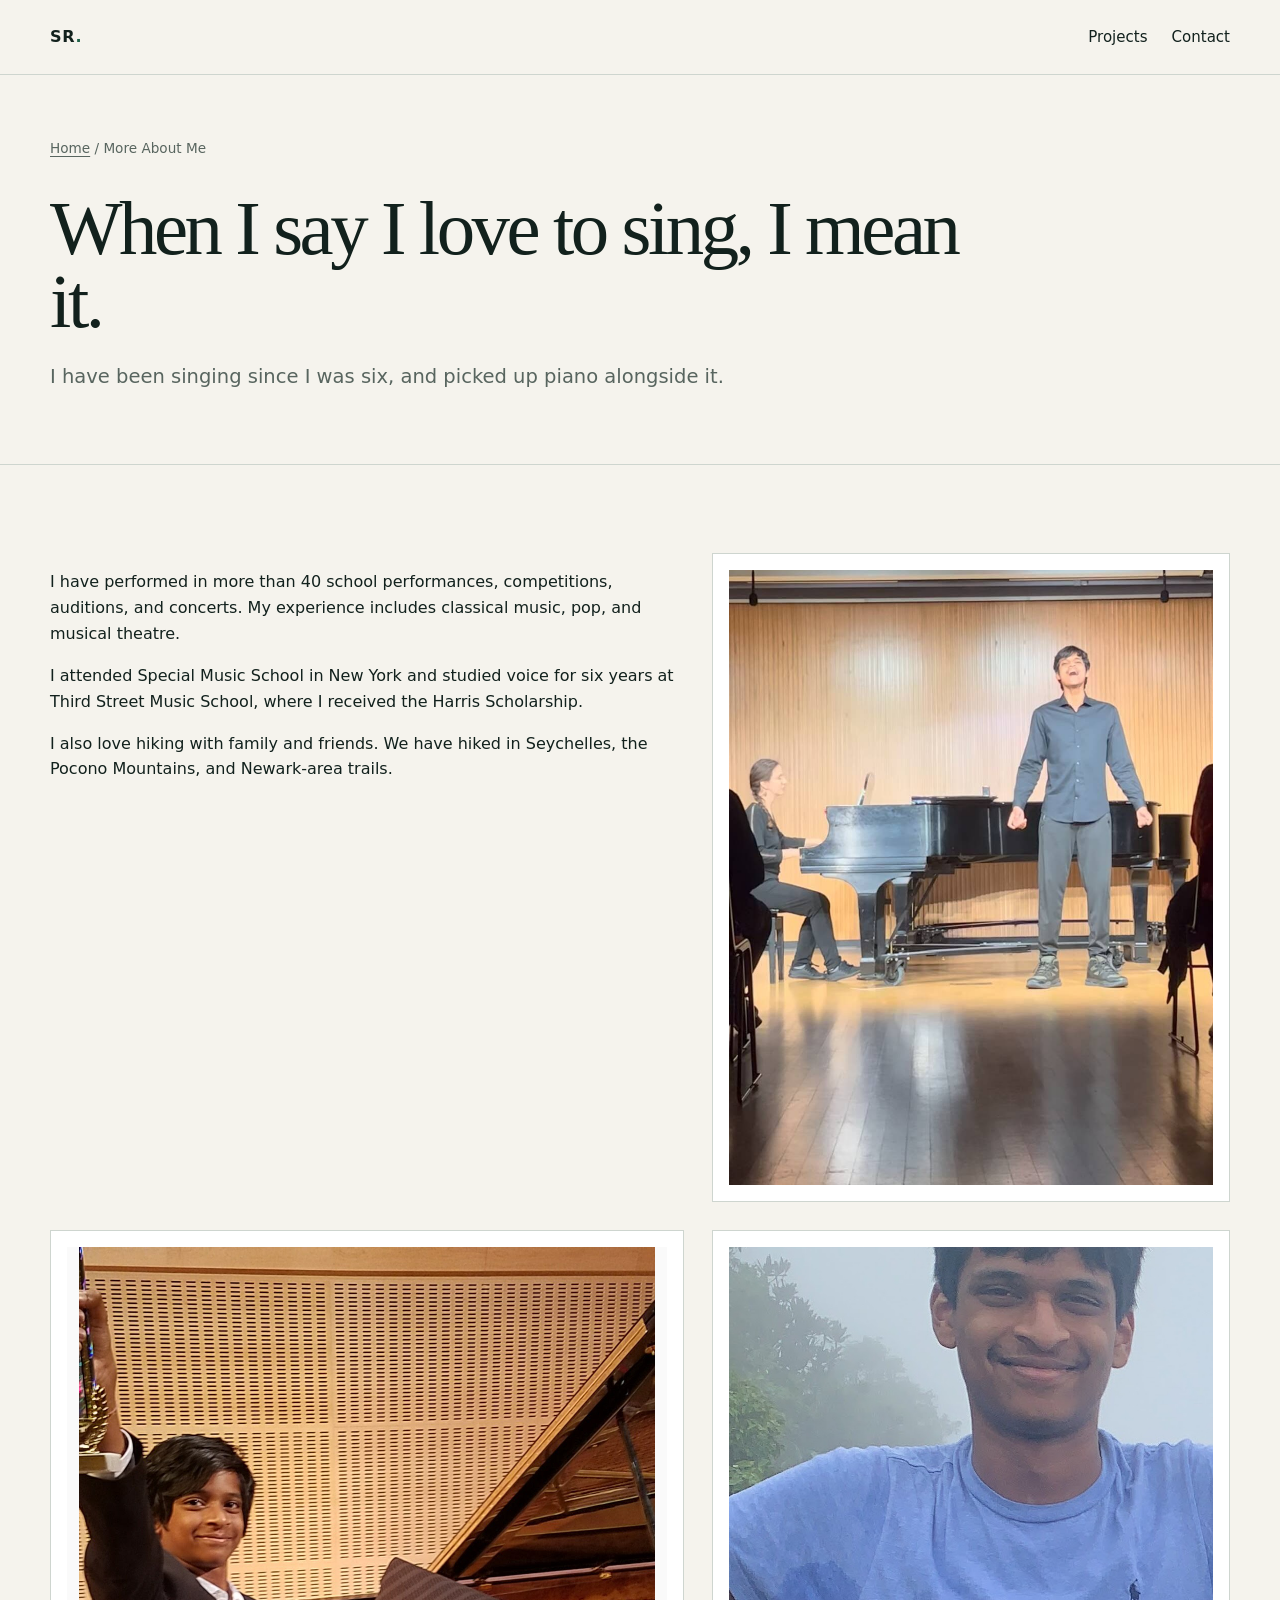
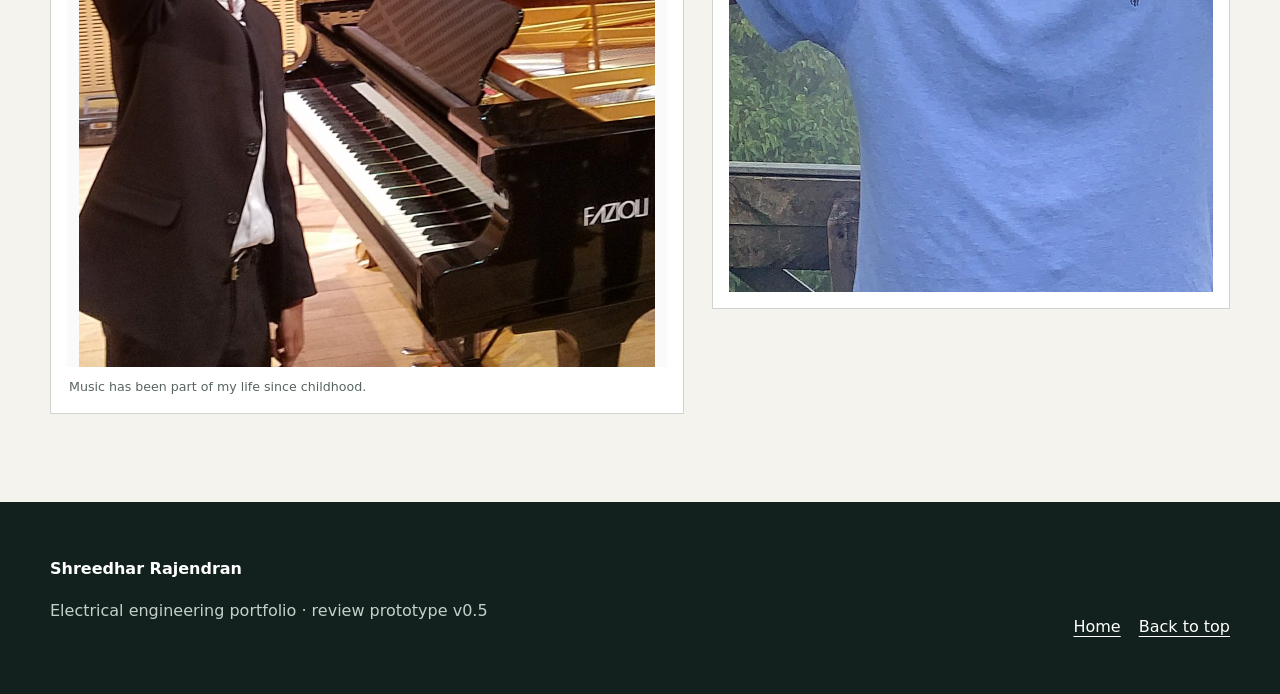
==== about-me/index.html @ 8a97252f "Publish portfolio review prototype v0.5" ====
<!doctype html><html lang="en"><head><meta charset="utf-8"><meta name="viewport" content="width=device-width,initial-scale=1"><title>More About Me | Shreedhar Rajendran</title><link rel="icon" type="image/png" href="../assets/icons/shreedhar-favicon.png"><link rel="stylesheet" href="../assets/css/site.css"></head><body id="top"><a class="skip" href="#main">Skip to content</a><header class="site-header"><div class="wrap nav"><a class="brand" href="../index.html">SR<span>.</span></a><button class="menu-button" aria-expanded="false" aria-controls="nav-links">Menu</button><nav id="nav-links" class="nav-links"><a href="../index.html#work">Projects</a><a href="../index.html#contact">Contact</a></nav></div></header><main id="main"><header class="project-hero"><div class="wrap"><div class="breadcrumbs"><a href="../index.html">Home</a> / More About Me</div><h1>When I say I love to sing, I mean it.</h1><p class="project-summary">I have been singing since I was six, and picked up piano alongside it.</p></div></header><section class="section"><div class="wrap about-page-grid"><div><p>I have performed in more than 40 school performances, competitions, auditions, and concerts. My experience includes classical music, pop, and musical theatre.</p><p>I attended Special Music School in New York and studied voice for six years at Third Street Music School, where I received the Harris Scholarship.</p><p>I also love hiking with family and friends. We have hiked in Seychelles, the Pocono Mountains, and Newark-area trails.</p></div><figure class="evidence-figure"><img src="../assets/images/about/performance-current.jpg" alt="Shreedhar Rajendran singing onstage beside a pianist"></figure><figure class="evidence-figure"><img src="../assets/images/about/music-archive-piano-trophy.jpg" alt="Young Shreedhar Rajendran holding a trophy beside a grand piano"><figcaption class="caption">Music has been part of my life since childhood.</figcaption></figure><figure class="evidence-figure"><img src="../assets/images/about/hiking-fog.jpg" alt="Shreedhar Rajendran at a foggy hiking viewpoint"></figure></div></section></main><footer class="footer"><div class="wrap footer-grid"><div><strong>Shreedhar Rajendran</strong><p>Electrical engineering portfolio · review prototype v0.5</p></div><div class="footer-links"><a href="../index.html">Home</a><a href="#top">Back to top</a></div></div></footer><script src="../assets/js/site.js"></script></body></html>
---- assets/css/site.css ----
:root{--ink:#12211d;--muted:#58655f;--paper:#f5f3ed;--white:#fff;--line:#ced5cf;--green:#1f6249;--green2:#dce9df;--amber:#a94f16;--navy:#132b36;--max:1180px;--radius:10px;--shadow:0 18px 45px rgba(18,33,29,.11)}
*{box-sizing:border-box}html{scroll-behavior:smooth}body{margin:0;background:var(--paper);color:var(--ink);font-family:Inter,ui-sans-serif,system-ui,-apple-system,BlinkMacSystemFont,"Segoe UI",sans-serif;line-height:1.62}img{display:block;max-width:100%;height:auto}a{color:inherit;text-decoration-thickness:1px;text-underline-offset:.22em}.wrap{width:min(var(--max),calc(100% - 40px));margin-inline:auto}.skip{position:absolute;left:-9999px;top:8px;background:var(--ink);color:#fff;padding:10px 14px;z-index:20}.skip:focus{left:8px}.site-header{position:sticky;top:0;z-index:10;background:rgba(245,243,237,.94);border-bottom:1px solid var(--line);backdrop-filter:blur(12px)}.nav{min-height:74px;display:flex;align-items:center;justify-content:space-between;gap:24px}.brand{font-weight:800;letter-spacing:.04em;text-decoration:none}.brand span{color:var(--green)}.nav-links{display:flex;align-items:center;gap:24px}.nav-links a,.nav-links .nav-inactive{text-decoration:none;font-size:.94rem}.nav-links .nav-inactive{color:var(--muted);cursor:not-allowed}.nav-links a:hover{text-decoration:underline}.menu-button{display:none;background:transparent;border:1px solid var(--ink);border-radius:6px;padding:10px 12px;color:var(--ink);font:inherit}.eyebrow,.kicker{font-size:.76rem;letter-spacing:.16em;text-transform:uppercase;font-weight:800;color:var(--green)}.hero{padding:76px 0 62px}.hero-grid{display:grid;grid-template-columns:1.05fr .95fr;gap:64px;align-items:center}.hero h1{font-family:Georgia,"Times New Roman",serif;font-weight:500;font-size:clamp(3.4rem,7vw,6.8rem);line-height:.88;letter-spacing:-.055em;margin:18px 0 24px}.hero .role{font-size:clamp(1.22rem,2vw,1.55rem);font-weight:700;margin:0 0 14px}.hero .lede{font-size:1.14rem;max-width:600px;color:var(--muted)}.actions{display:flex;flex-wrap:wrap;gap:12px;margin-top:30px}.button{display:inline-flex;min-height:46px;align-items:center;justify-content:center;border:1px solid var(--ink);padding:10px 18px;text-decoration:none;font-weight:750}.button.primary{background:var(--ink);color:#fff}.button.disabled{opacity:.55;cursor:not-allowed}.button:hover:not(.disabled){background:var(--green);border-color:var(--green);color:#fff}.hero-visual{background:var(--white);border:1px solid var(--line);padding:14px;box-shadow:var(--shadow);transform:rotate(1deg)}.hero-visual img{aspect-ratio:4/3;object-fit:contain;background:#fafafa}.caption{font-size:.79rem;color:var(--muted);margin:10px 2px 0}.section{padding:88px 0;border-top:1px solid var(--line)}.section-head{display:grid;grid-template-columns:.45fr 1fr;gap:40px;align-items:end;margin-bottom:42px}.section h2{font-family:Georgia,"Times New Roman",serif;font-size:clamp(2.35rem,4vw,4.2rem);font-weight:500;line-height:1.02;letter-spacing:-.035em;margin:8px 0}.section-intro{color:var(--muted);font-size:1.05rem;max-width:720px}.domains{display:grid;grid-template-columns:repeat(3,1fr);border-top:1px solid var(--ink);border-bottom:1px solid var(--ink)}.domain{padding:28px 28px 34px;border-right:1px solid var(--line);display:flex;flex-direction:column}.domain:last-child{border-right:0}.domain .num{font-family:Georgia,serif;font-size:2rem;color:var(--amber)}.domain h3{font-size:1.25rem;line-height:1.2;margin:28px 0 12px}.domain p{color:var(--muted);margin:0}.domain .evidence-link{margin-top:auto;padding-top:16px;border-top:1px solid var(--line);font-size:.82rem;color:var(--ink)}.domain .evidence-link a{font-weight:750;text-decoration:none}.domain .evidence-link a:hover{text-decoration:underline}.projects{display:grid;grid-template-columns:repeat(2,1fr);gap:18px}.project{background:var(--white);border-top:4px solid var(--ink);padding:30px;min-height:300px;display:flex;flex-direction:column}.project.featured{border-top-color:var(--green);grid-column:span 2;display:grid;grid-template-columns:1fr 1fr;gap:40px}.project h3{font-family:Georgia,serif;font-size:2rem;line-height:1.1;margin:10px 0}.project p{color:var(--muted)}.label{font-size:.72rem;letter-spacing:.12em;text-transform:uppercase;font-weight:800}.tags{display:flex;flex-wrap:wrap;gap:8px;margin-top:auto;padding-top:18px}.tag{border:1px solid var(--line);padding:4px 9px;font-size:.78rem}.project-link{font-weight:800;margin-top:20px}.inactive{color:var(--muted);font-size:.86rem;margin-top:20px}.about-grid{display:grid;grid-template-columns:1fr 1fr;gap:80px}.callout{background:var(--navy);color:#fff;padding:46px}.callout p{color:#d8e4e6}.contact-simple{border-top:2px solid var(--ink);padding:28px 0}.contact-simple h2{font-family:Georgia,serif;font-size:2.4rem;font-weight:500;margin:8px 0 14px}.contact-simple p{color:var(--muted);max-width:520px}.contact-links{display:flex;gap:20px;flex-wrap:wrap;margin-top:24px}.contact-links span{border-bottom:1px solid var(--line);color:var(--muted);padding-bottom:3px}.footer{background:var(--ink);color:#fff;padding:54px 0}.footer-grid{display:flex;justify-content:space-between;gap:50px;align-items:flex-end}.footer p{color:#c6d0cb}.footer-links{display:flex;gap:18px;flex-wrap:wrap}.footer-links span{color:#9daba5}.project-hero{padding:62px 0 52px}.breadcrumbs{font-size:.85rem;color:var(--muted)}.project-hero h1{font-family:Georgia,serif;font-size:clamp(3rem,6vw,6rem);font-weight:500;line-height:.95;letter-spacing:-.045em;max-width:950px;margin:34px 0 22px}.project-summary{font-size:1.22rem;max-width:820px;color:var(--muted)}.facts{display:grid;grid-template-columns:repeat(4,1fr);border-block:1px solid var(--line);margin-top:44px}.fact{padding:18px 20px;border-right:1px solid var(--line)}.fact:last-child{border:0}.fact strong{display:block;font-size:.76rem;text-transform:uppercase;letter-spacing:.12em;margin-bottom:6px}.case-grid{display:grid;grid-template-columns:280px 1fr;gap:70px}.toc{position:sticky;top:100px;align-self:start;border-top:2px solid var(--ink);padding-top:18px}.toc a{display:block;padding:6px 0;color:var(--muted);font-size:.88rem;text-decoration:none}#work,#about,#contact,.story section{scroll-margin-top:110px}.story section{padding:0 0 68px}.story h2{font-family:Georgia,serif;font-size:2.65rem;font-weight:500;line-height:1.05;letter-spacing:-.03em;margin:0 0 20px}.story h3{font-size:1.15rem;margin-top:28px}.story p,.story li{max-width:760px}.story .lead{font-size:1.15rem;color:var(--muted)}.lifecycle{display:grid;grid-template-columns:repeat(6,1fr);margin:28px 0 0;border:1px solid var(--line)}.life{padding:16px 10px;text-align:center;font-size:.72rem;font-weight:800;letter-spacing:.04em;border-right:1px solid var(--line)}.life:last-child{border:0}.diagram{background:var(--white);border:1px solid var(--line);padding:28px;margin:24px 0}.flow{display:flex;align-items:stretch;gap:10px;justify-content:center}.node{border:1px solid var(--ink);padding:14px 12px;text-align:center;flex:1;font-weight:700}.arrow{align-self:center;color:var(--amber);font-size:1.4rem}.decision-grid{display:grid;grid-template-columns:repeat(3,1fr);gap:14px}.decision{background:var(--white);border-top:3px solid var(--green);padding:22px}.decision h3{margin:0 0 8px}.evidence-figure{margin:28px 0 0;background:var(--white);padding:16px;border:1px solid var(--line)}.evidence-figure img{width:100%;max-height:720px;object-fit:contain;background:#fafafa}.status-note{border-left:4px solid var(--amber);background:#fff5e8;padding:20px 24px;margin:26px 0}.split{display:grid;grid-template-columns:1fr 1fr;gap:30px}.split>div{padding:26px;background:var(--white)}.split .future{border-top:4px solid var(--amber)}.split .done{border-top:4px solid var(--green)}:focus-visible{outline:3px solid var(--amber);outline-offset:3px}
@media(max-width:900px){.domain{display:block}.domain .evidence-link{margin-top:24px}.hero-grid,.section-head,.about-grid,.case-grid{grid-template-columns:1fr}.hero-grid{gap:38px}.hero-visual{transform:none}.domains{grid-template-columns:1fr}.domain{border-right:0;border-bottom:1px solid var(--line)}.domain:last-child{border-bottom:0}.project.featured{grid-template-columns:1fr}.facts{grid-template-columns:1fr 1fr}.fact:nth-child(2){border-right:0}.fact:nth-child(-n+2){border-bottom:1px solid var(--line)}.toc{display:none}.decision-grid{grid-template-columns:1fr}.lifecycle{grid-template-columns:repeat(3,1fr)}.life:nth-child(3){border-right:0}.life:nth-child(-n+3){border-bottom:1px solid var(--line)}}
@media(max-width:640px){#work,#about,#contact,.story section{scroll-margin-top:96px}.project-hero h1{font-size:2.72rem}.wrap{width:min(100% - 28px,var(--max))}.nav{min-height:64px}.menu-button{display:block}.nav-links{display:none;position:absolute;top:64px;left:0;right:0;background:var(--paper);border-bottom:1px solid var(--line);padding:16px 20px;flex-direction:column;align-items:flex-start}.nav-links.open{display:flex}.hero{padding:48px 0}.hero h1{font-size:3.45rem}.section{padding:64px 0}.projects,.split{grid-template-columns:1fr}.project.featured{grid-column:span 1}.project{min-height:0}.facts{grid-template-columns:1fr}.fact,.fact:nth-child(2){border-right:0;border-bottom:1px solid var(--line)}.flow{flex-direction:column}.arrow{transform:rotate(90deg)}.lifecycle{grid-template-columns:1fr 1fr}.life:nth-child(3){border-right:1px solid var(--line)}.life:nth-child(2n){border-right:0}.life:nth-child(-n+4){border-bottom:1px solid var(--line)}.footer-grid{display:block}.footer-links{margin-top:25px}}
@media(prefers-reduced-motion:reduce){html{scroll-behavior:auto}*,*::before,*::after{animation-duration:.01ms!important;transition-duration:.01ms!important}}
.narrow{max-width:860px}.narrative-page{padding-top:70px}.narrative-page .story section{padding-bottom:62px}.narrative-page .story h2{max-width:780px}.narrative-page .tags{padding-top:0}.supporting{margin-top:36px;padding:22px 0 0;border-top:1px solid var(--line);color:var(--muted)}.sequence{list-style:none;padding:0;margin:28px 0;display:grid;grid-template-columns:repeat(2,1fr);gap:8px;counter-reset:step}.sequence li{margin:0;max-width:none;background:var(--white);border-left:3px solid var(--amber);padding:12px 14px;font-weight:700;counter-increment:step}.sequence li::before{content:counter(step,decimal-leading-zero) " · ";color:var(--amber)}@media(max-width:640px){.sequence{grid-template-columns:1fr}.narrative-page{padding-top:48px}.narrative-page .story section{padding-bottom:52px}}
.about-intro{max-width:780px}.about-media{display:grid;grid-template-columns:minmax(0,1.35fr) minmax(180px,.7fr);gap:28px;align-items:start;margin-top:44px}.about-media figure{margin:0;background:var(--white);border:1px solid var(--line);padding:12px;box-shadow:var(--shadow)}.about-primary{grid-row:span 2}.about-primary img{width:100%;aspect-ratio:4/5;object-fit:cover}.about-archive img{width:100%;aspect-ratio:4/5;object-fit:cover}.about-hiking{max-width:300px;justify-self:end;transform:rotate(1deg)}.about-hiking img{width:100%;aspect-ratio:3/4;object-fit:cover}@media(max-width:640px){.about-media{grid-template-columns:1fr;gap:18px}.about-primary{grid-row:auto}.about-hiking{max-width:none;justify-self:auto;transform:none}}
.more-about{display:grid;grid-template-columns:1fr 260px;gap:48px;align-items:center}.more-about img{width:100%;max-height:320px;object-fit:cover;border:1px solid var(--line)}.about-page-grid{display:grid;grid-template-columns:1.1fr .9fr;gap:28px;align-items:start}.about-page-grid .evidence-figure{margin:0}@media(max-width:640px){.more-about,.about-page-grid{grid-template-columns:1fr}.more-about img{max-width:260px}}
.media-grid{display:grid;grid-template-columns:repeat(2,1fr);gap:18px}.media-grid .evidence-figure:last-child{grid-column:span 2}video{display:block;width:100%;margin-top:22px;background:#111}@media(max-width:640px){.media-grid{grid-template-columns:1fr}.media-grid .evidence-figure:last-child{grid-column:auto}}
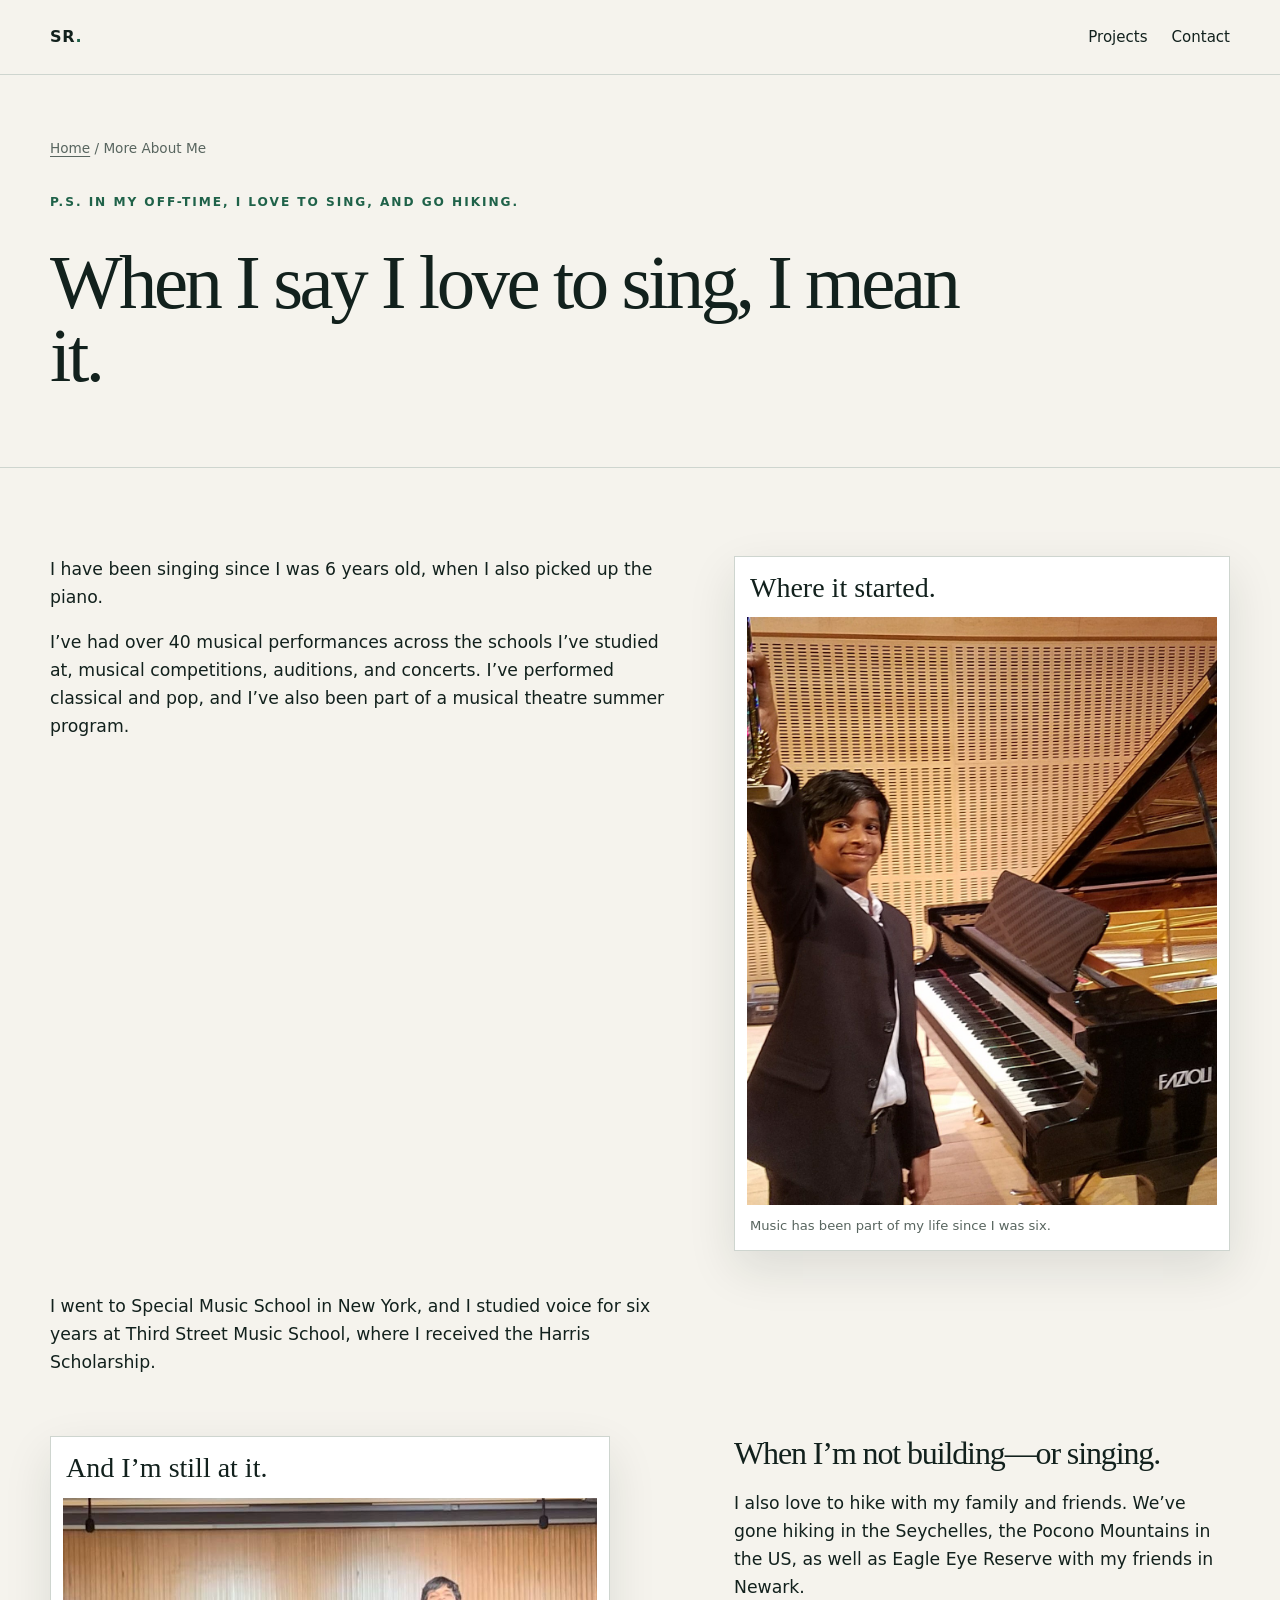
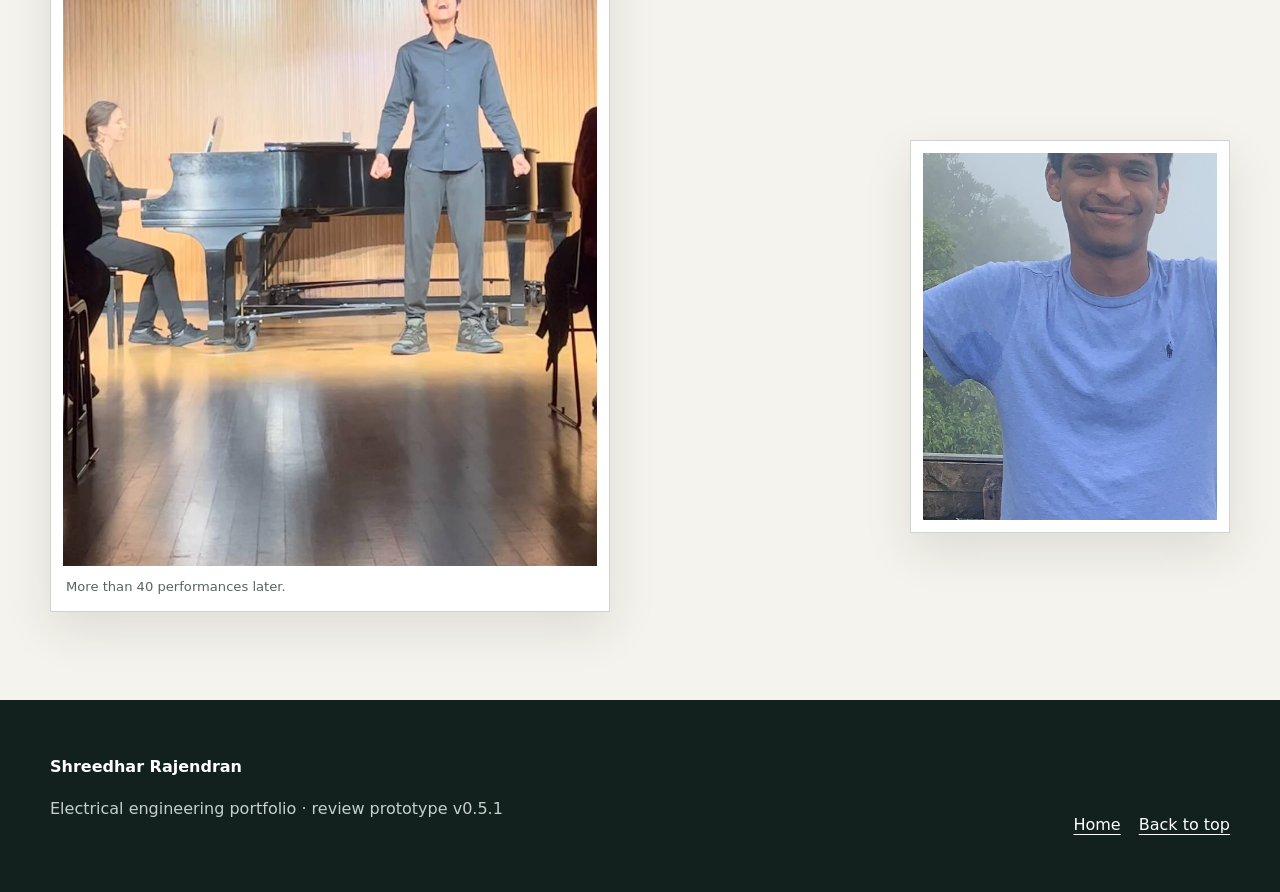
==== commit 03d3104f: "Refine More About Me narrative for v0.5.1" ====
--- a/about-me/index.html
+++ b/about-me/index.html
@@ -1 +1 @@
-<!doctype html><html lang="en"><head><meta charset="utf-8"><meta name="viewport" content="width=device-width,initial-scale=1"><title>More About Me | Shreedhar Rajendran</title><link rel="icon" type="image/png" href="../assets/icons/shreedhar-favicon.png"><link rel="stylesheet" href="../assets/css/site.css"></head><body id="top"><a class="skip" href="#main">Skip to content</a><header class="site-header"><div class="wrap nav"><a class="brand" href="../index.html">SR<span>.</span></a><button class="menu-button" aria-expanded="false" aria-controls="nav-links">Menu</button><nav id="nav-links" class="nav-links"><a href="../index.html#work">Projects</a><a href="../index.html#contact">Contact</a></nav></div></header><main id="main"><header class="project-hero"><div class="wrap"><div class="breadcrumbs"><a href="../index.html">Home</a> / More About Me</div><h1>When I say I love to sing, I mean it.</h1><p class="project-summary">I have been singing since I was six, and picked up piano alongside it.</p></div></header><section class="section"><div class="wrap about-page-grid"><div><p>I have performed in more than 40 school performances, competitions, auditions, and concerts. My experience includes classical music, pop, and musical theatre.</p><p>I attended Special Music School in New York and studied voice for six years at Third Street Music School, where I received the Harris Scholarship.</p><p>I also love hiking with family and friends. We have hiked in Seychelles, the Pocono Mountains, and Newark-area trails.</p></div><figure class="evidence-figure"><img src="../assets/images/about/performance-current.jpg" alt="Shreedhar Rajendran singing onstage beside a pianist"></figure><figure class="evidence-figure"><img src="../assets/images/about/music-archive-piano-trophy.jpg" alt="Young Shreedhar Rajendran holding a trophy beside a grand piano"><figcaption class="caption">Music has been part of my life since childhood.</figcaption></figure><figure class="evidence-figure"><img src="../assets/images/about/hiking-fog.jpg" alt="Shreedhar Rajendran at a foggy hiking viewpoint"></figure></div></section></main><footer class="footer"><div class="wrap footer-grid"><div><strong>Shreedhar Rajendran</strong><p>Electrical engineering portfolio · review prototype v0.5</p></div><div class="footer-links"><a href="../index.html">Home</a><a href="#top">Back to top</a></div></div></footer><script src="../assets/js/site.js"></script></body></html>
+<!doctype html><html lang="en"><head><meta charset="utf-8"><meta name="viewport" content="width=device-width,initial-scale=1"><title>More About Me | Shreedhar Rajendran</title><link rel="icon" type="image/png" href="../assets/icons/shreedhar-favicon.png"><link rel="icon" href="../favicon.ico" sizes="any"><link rel="stylesheet" href="../assets/css/site.css"></head><body id="top"><a class="skip" href="#main">Skip to content</a><header class="site-header"><div class="wrap nav"><a class="brand" href="../index.html" aria-label="Shreedhar Rajendran home">SR<span>.</span></a><button class="menu-button" aria-expanded="false" aria-controls="nav-links">Menu</button><nav id="nav-links" class="nav-links" aria-label="Primary"><a href="../index.html#work">Projects</a><a href="../index.html#contact">Contact</a></nav></div></header><main id="main"><header class="project-hero about-hero"><div class="wrap"><div class="breadcrumbs"><a href="../index.html">Home</a> / More About Me</div><p class="eyebrow">P.S. In my off-time, I love to sing, and go hiking.</p><h1>When I say I love to sing, I mean it.</h1></div></header><section class="section"><div class="wrap personal-story"><div class="story-copy"><p>I have been singing since I was 6 years old, when I also picked up the piano.</p><p>I’ve had over 40 musical performances across the schools I’ve studied at, musical competitions, auditions, and concerts. I’ve performed classical and pop, and I’ve also been part of a musical theatre summer program.</p></div><figure class="story-image archive"><div class="story-label">Where it started.</div><img src="../assets/images/about/music-archive-piano-trophy.jpg" width="1152" height="1440" alt="Young Shreedhar Rajendran holding a trophy beside a grand piano"><figcaption>Music has been part of my life since I was six.</figcaption></figure><div class="story-copy"><p>I went to Special Music School in New York, and I studied voice for six years at Third Street Music School, where I received the Harris Scholarship.</p></div><figure class="story-image performance"><div class="story-label">And I’m still at it.</div><img src="../assets/images/about/performance-current.jpg" width="946" height="1200" alt="Shreedhar Rajendran singing onstage beside a pianist"><figcaption>More than 40 performances later.</figcaption></figure><div class="story-copy hiking-copy"><h2>When I’m not building—or singing.</h2><p>I also love to hike with my family and friends. We’ve gone hiking in the Seychelles, the Pocono Mountains in the US, as well as Eagle Eye Reserve with my friends in Newark.</p></div><figure class="story-image hiking"><img src="../assets/images/about/hiking-fog.jpg" width="900" height="1200" alt="Shreedhar Rajendran at a foggy hiking viewpoint"></figure></div></section></main><footer class="footer"><div class="wrap footer-grid"><div><strong>Shreedhar Rajendran</strong><p>Electrical engineering portfolio · review prototype v0.5.1</p></div><div class="footer-links"><a href="../index.html">Home</a><a href="#top">Back to top</a></div></div></footer><script src="../assets/js/site.js"></script></body></html>
--- a/assets/css/site.css
+++ b/assets/css/site.css
@@ -7,3 +7,4 @@
 .about-intro{max-width:780px}.about-media{display:grid;grid-template-columns:minmax(0,1.35fr) minmax(180px,.7fr);gap:28px;align-items:start;margin-top:44px}.about-media figure{margin:0;background:var(--white);border:1px solid var(--line);padding:12px;box-shadow:var(--shadow)}.about-primary{grid-row:span 2}.about-primary img{width:100%;aspect-ratio:4/5;object-fit:cover}.about-archive img{width:100%;aspect-ratio:4/5;object-fit:cover}.about-hiking{max-width:300px;justify-self:end;transform:rotate(1deg)}.about-hiking img{width:100%;aspect-ratio:3/4;object-fit:cover}@media(max-width:640px){.about-media{grid-template-columns:1fr;gap:18px}.about-primary{grid-row:auto}.about-hiking{max-width:none;justify-self:auto;transform:none}}
 .more-about{display:grid;grid-template-columns:1fr 260px;gap:48px;align-items:center}.more-about img{width:100%;max-height:320px;object-fit:cover;border:1px solid var(--line)}.about-page-grid{display:grid;grid-template-columns:1.1fr .9fr;gap:28px;align-items:start}.about-page-grid .evidence-figure{margin:0}@media(max-width:640px){.more-about,.about-page-grid{grid-template-columns:1fr}.more-about img{max-width:260px}}
 .media-grid{display:grid;grid-template-columns:repeat(2,1fr);gap:18px}.media-grid .evidence-figure:last-child{grid-column:span 2}video{display:block;width:100%;margin-top:22px;background:#111}@media(max-width:640px){.media-grid{grid-template-columns:1fr}.media-grid .evidence-figure:last-child{grid-column:auto}}
+.about-hero .eyebrow{margin-top:34px}.personal-story{display:grid;grid-template-columns:minmax(0,1fr) minmax(260px,.8fr);gap:42px 64px;align-items:start}.story-copy{max-width:620px;font-size:1.08rem}.story-copy p:first-child{margin-top:0}.story-image{margin:0;background:var(--white);border:1px solid var(--line);padding:12px;box-shadow:var(--shadow)}.story-image img{width:100%;aspect-ratio:4/5;object-fit:cover}.story-label{font-family:Georgia,serif;font-size:1.75rem;line-height:1.1;margin:4px 3px 14px}.story-image figcaption{font-size:.82rem;color:var(--muted);margin:10px 3px 2px}.story-image.performance{grid-column:1;grid-row:span 2;max-width:560px}.story-image.archive{grid-column:2}.story-image.hiking{grid-column:2;max-width:320px;justify-self:end}.hiking-copy h2{font-family:Georgia,serif;font-weight:500;font-size:2rem;line-height:1.1;margin:0 0 18px}@media(max-width:700px){.personal-story{grid-template-columns:1fr;gap:30px}.story-image.performance,.story-image.archive,.story-image.hiking{grid-column:auto;grid-row:auto;max-width:none;justify-self:auto}.story-image.hiking{max-width:340px}.story-copy{font-size:1rem}}
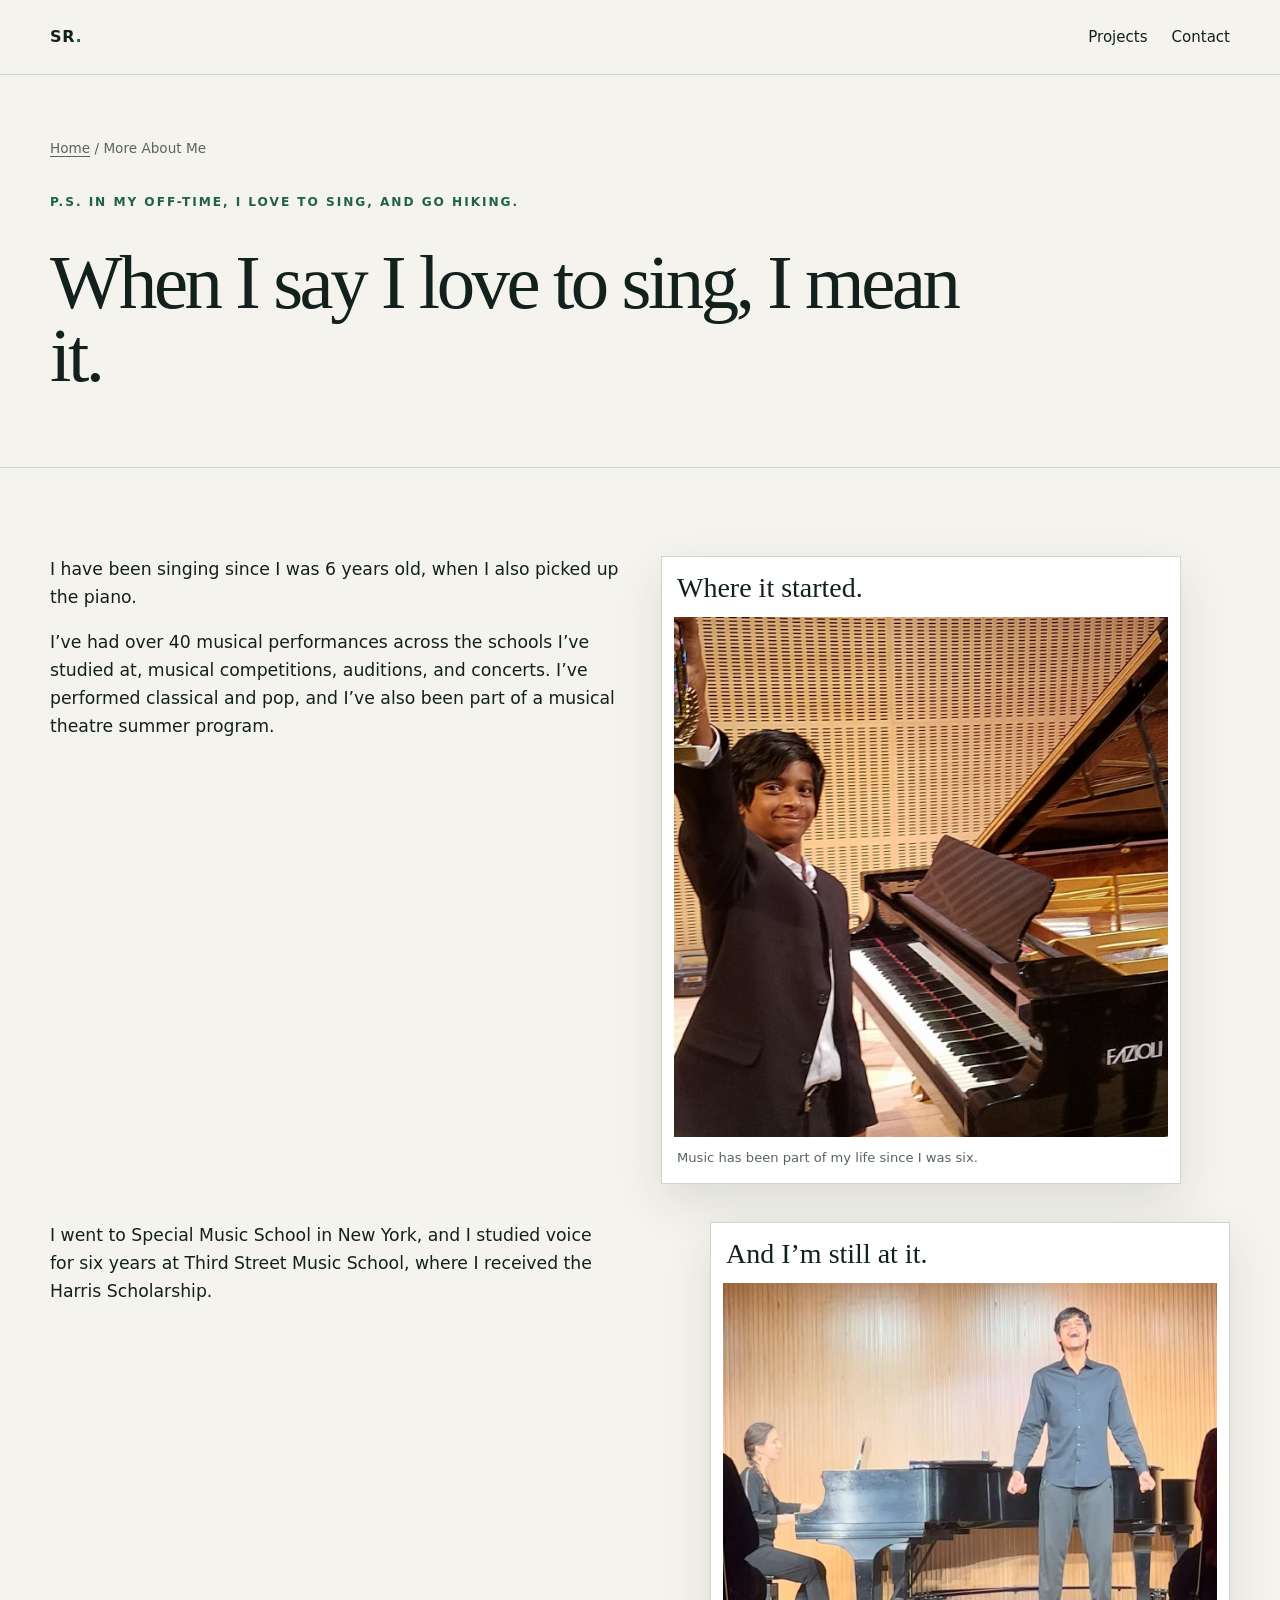
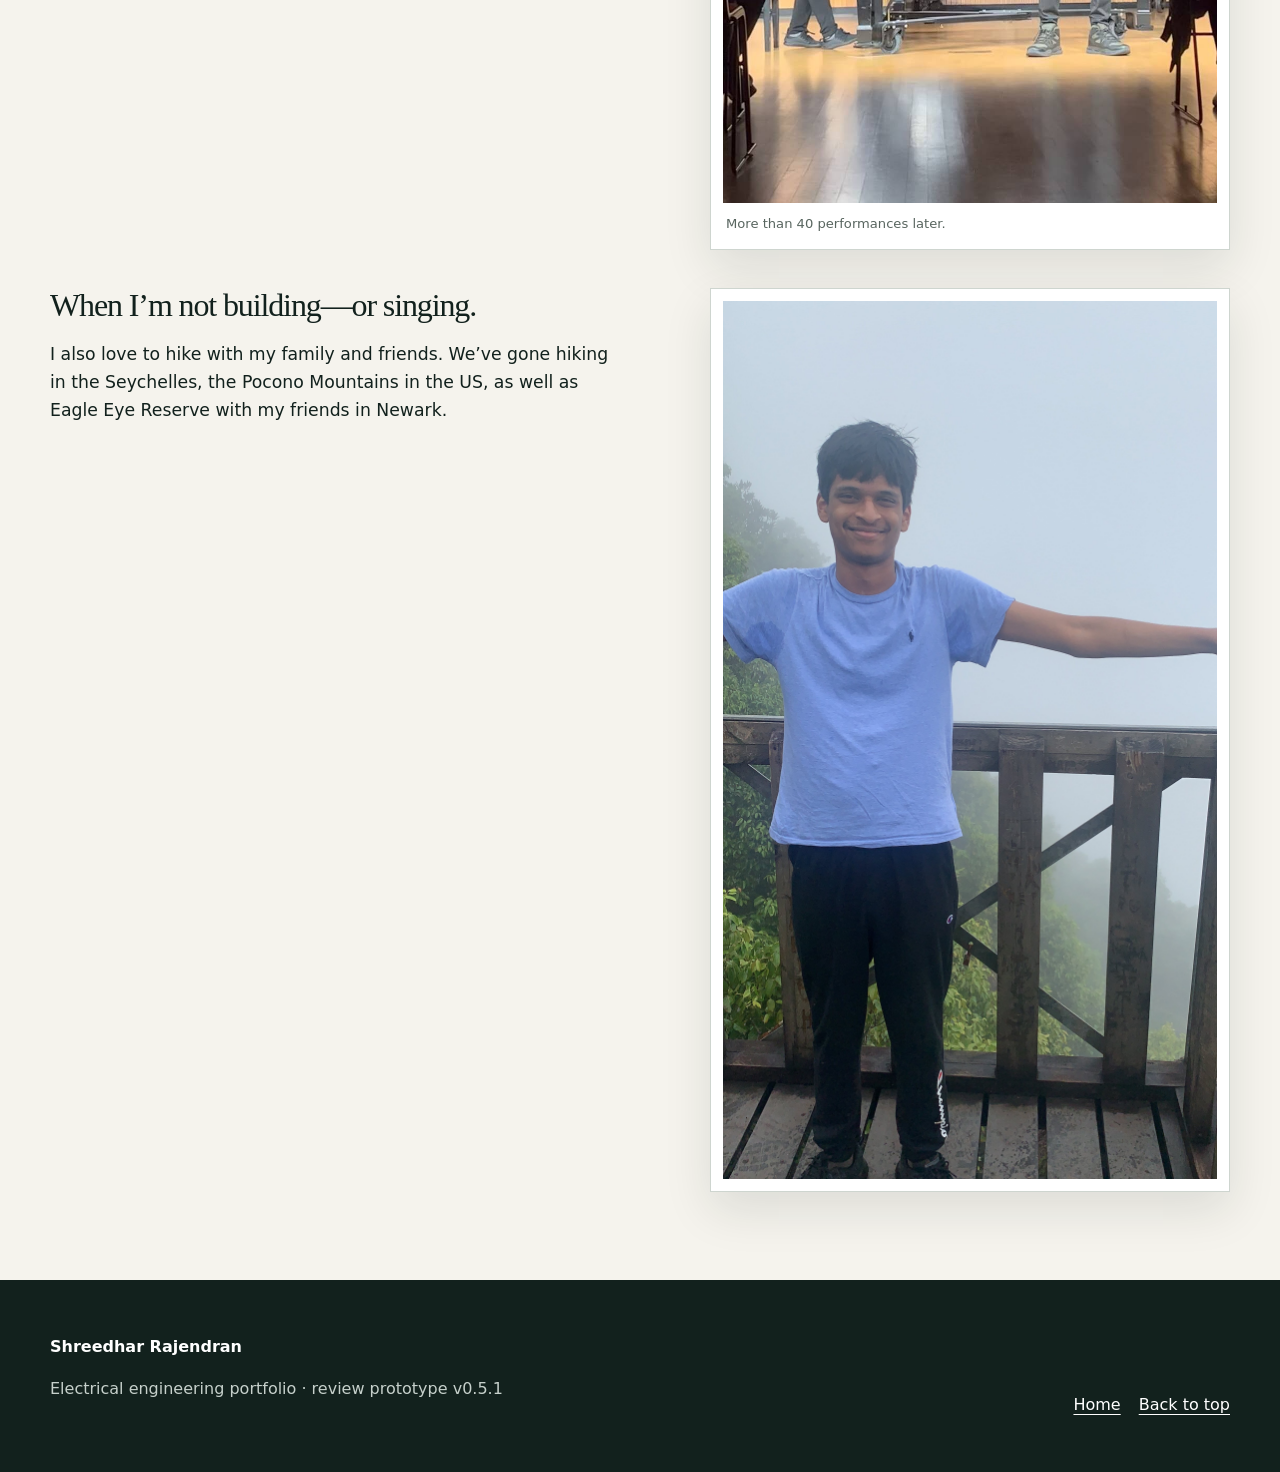
==== commit dca39a02: "Polish project CTA and About Me visual composition" ====
--- a/about-me/index.html
+++ b/about-me/index.html
@@ -1 +1 @@
-<!doctype html><html lang="en"><head><meta charset="utf-8"><meta name="viewport" content="width=device-width,initial-scale=1"><title>More About Me | Shreedhar Rajendran</title><link rel="icon" type="image/png" href="../assets/icons/shreedhar-favicon.png"><link rel="icon" href="../favicon.ico" sizes="any"><link rel="stylesheet" href="../assets/css/site.css"></head><body id="top"><a class="skip" href="#main">Skip to content</a><header class="site-header"><div class="wrap nav"><a class="brand" href="../index.html" aria-label="Shreedhar Rajendran home">SR<span>.</span></a><button class="menu-button" aria-expanded="false" aria-controls="nav-links">Menu</button><nav id="nav-links" class="nav-links" aria-label="Primary"><a href="../index.html#work">Projects</a><a href="../index.html#contact">Contact</a></nav></div></header><main id="main"><header class="project-hero about-hero"><div class="wrap"><div class="breadcrumbs"><a href="../index.html">Home</a> / More About Me</div><p class="eyebrow">P.S. In my off-time, I love to sing, and go hiking.</p><h1>When I say I love to sing, I mean it.</h1></div></header><section class="section"><div class="wrap personal-story"><div class="story-copy"><p>I have been singing since I was 6 years old, when I also picked up the piano.</p><p>I’ve had over 40 musical performances across the schools I’ve studied at, musical competitions, auditions, and concerts. I’ve performed classical and pop, and I’ve also been part of a musical theatre summer program.</p></div><figure class="story-image archive"><div class="story-label">Where it started.</div><img src="../assets/images/about/music-archive-piano-trophy.jpg" width="1152" height="1440" alt="Young Shreedhar Rajendran holding a trophy beside a grand piano"><figcaption>Music has been part of my life since I was six.</figcaption></figure><div class="story-copy"><p>I went to Special Music School in New York, and I studied voice for six years at Third Street Music School, where I received the Harris Scholarship.</p></div><figure class="story-image performance"><div class="story-label">And I’m still at it.</div><img src="../assets/images/about/performance-current.jpg" width="946" height="1200" alt="Shreedhar Rajendran singing onstage beside a pianist"><figcaption>More than 40 performances later.</figcaption></figure><div class="story-copy hiking-copy"><h2>When I’m not building—or singing.</h2><p>I also love to hike with my family and friends. We’ve gone hiking in the Seychelles, the Pocono Mountains in the US, as well as Eagle Eye Reserve with my friends in Newark.</p></div><figure class="story-image hiking"><img src="../assets/images/about/hiking-fog.jpg" width="900" height="1200" alt="Shreedhar Rajendran at a foggy hiking viewpoint"></figure></div></section></main><footer class="footer"><div class="wrap footer-grid"><div><strong>Shreedhar Rajendran</strong><p>Electrical engineering portfolio · review prototype v0.5.1</p></div><div class="footer-links"><a href="../index.html">Home</a><a href="#top">Back to top</a></div></div></footer><script src="../assets/js/site.js"></script></body></html>
+<!doctype html><html lang="en"><head><meta charset="utf-8"><meta name="viewport" content="width=device-width,initial-scale=1"><title>More About Me | Shreedhar Rajendran</title><link rel="icon" type="image/png" href="../assets/icons/shreedhar-favicon.png"><link rel="icon" href="../favicon.ico" sizes="any"><link rel="stylesheet" href="../assets/css/site.css"></head><body id="top"><a class="skip" href="#main">Skip to content</a><header class="site-header"><div class="wrap nav"><a class="brand" href="../index.html" aria-label="Shreedhar Rajendran home">SR<span>.</span></a><button class="menu-button" aria-expanded="false" aria-controls="nav-links">Menu</button><nav id="nav-links" class="nav-links" aria-label="Primary"><a href="../index.html#work">Projects</a><a href="../index.html#contact">Contact</a></nav></div></header><main id="main"><header class="project-hero about-hero"><div class="wrap"><div class="breadcrumbs"><a href="../index.html">Home</a> / More About Me</div><p class="eyebrow">P.S. In my off-time, I love to sing, and go hiking.</p><h1>When I say I love to sing, I mean it.</h1></div></header><section class="section"><div class="wrap personal-story"><div class="story-copy"><p>I have been singing since I was 6 years old, when I also picked up the piano.</p><p>I’ve had over 40 musical performances across the schools I’ve studied at, musical competitions, auditions, and concerts. I’ve performed classical and pop, and I’ve also been part of a musical theatre summer program.</p></div><figure class="story-image archive"><div class="story-label">Where it started.</div><img src="../assets/images/about/music-archive-piano-trophy.jpg" width="1152" height="1440" alt="Young Shreedhar Rajendran holding a trophy beside a grand piano"><figcaption>Music has been part of my life since I was six.</figcaption></figure><div class="story-copy"><p>I went to Special Music School in New York, and I studied voice for six years at Third Street Music School, where I received the Harris Scholarship.</p></div><figure class="story-image performance"><div class="story-label">And I’m still at it.</div><img src="../assets/images/about/performance-current.jpg" width="946" height="1200" alt="Shreedhar Rajendran singing onstage beside a pianist"><figcaption>More than 40 performances later.</figcaption></figure><div class="story-copy hiking-copy"><h2>When I’m not building—or singing.</h2><p>I also love to hike with my family and friends. We’ve gone hiking in the Seychelles, the Pocono Mountains in the US, as well as Eagle Eye Reserve with my friends in Newark.</p></div><figure class="story-image hiking"><img src="../assets/images/about/hiking-full.jpg" width="900" height="1200" alt="Shreedhar Rajendran at a foggy hiking viewpoint"></figure></div></section></main><footer class="footer"><div class="wrap footer-grid"><div><strong>Shreedhar Rajendran</strong><p>Electrical engineering portfolio · review prototype v0.5.1</p></div><div class="footer-links"><a href="../index.html">Home</a><a href="#top">Back to top</a></div></div></footer><script src="../assets/js/site.js"></script></body></html>
--- a/assets/css/site.css
+++ b/assets/css/site.css
@@ -8,3 +8,9 @@
 .more-about{display:grid;grid-template-columns:1fr 260px;gap:48px;align-items:center}.more-about img{width:100%;max-height:320px;object-fit:cover;border:1px solid var(--line)}.about-page-grid{display:grid;grid-template-columns:1.1fr .9fr;gap:28px;align-items:start}.about-page-grid .evidence-figure{margin:0}@media(max-width:640px){.more-about,.about-page-grid{grid-template-columns:1fr}.more-about img{max-width:260px}}
 .media-grid{display:grid;grid-template-columns:repeat(2,1fr);gap:18px}.media-grid .evidence-figure:last-child{grid-column:span 2}video{display:block;width:100%;margin-top:22px;background:#111}@media(max-width:640px){.media-grid{grid-template-columns:1fr}.media-grid .evidence-figure:last-child{grid-column:auto}}
 .about-hero .eyebrow{margin-top:34px}.personal-story{display:grid;grid-template-columns:minmax(0,1fr) minmax(260px,.8fr);gap:42px 64px;align-items:start}.story-copy{max-width:620px;font-size:1.08rem}.story-copy p:first-child{margin-top:0}.story-image{margin:0;background:var(--white);border:1px solid var(--line);padding:12px;box-shadow:var(--shadow)}.story-image img{width:100%;aspect-ratio:4/5;object-fit:cover}.story-label{font-family:Georgia,serif;font-size:1.75rem;line-height:1.1;margin:4px 3px 14px}.story-image figcaption{font-size:.82rem;color:var(--muted);margin:10px 3px 2px}.story-image.performance{grid-column:1;grid-row:span 2;max-width:560px}.story-image.archive{grid-column:2}.story-image.hiking{grid-column:2;max-width:320px;justify-self:end}.hiking-copy h2{font-family:Georgia,serif;font-weight:500;font-size:2rem;line-height:1.1;margin:0 0 18px}@media(max-width:700px){.personal-story{grid-template-columns:1fr;gap:30px}.story-image.performance,.story-image.archive,.story-image.hiking{grid-column:auto;grid-row:auto;max-width:none;justify-self:auto}.story-image.hiking{max-width:340px}.story-copy{font-size:1rem}}
+/* v0.5.2: equal anchor-project peers on the homepage */
+.projects .project.anchor{border-top-color:var(--green);display:flex;min-height:300px}.projects .project.anchor .tags{margin-top:auto}.projects .project.featured{display:flex;grid-column:auto}
+/* v0.5.2 corrective visual polish */
+@media(min-width:641px){.projects .project>p{min-height:5.1em}.projects .project .project-link{margin-top:0}.projects .project .tags{margin-top:auto}}
+/* Equal music moments; hiking deliberately preserves its environmental frame. */
+.personal-story{grid-template-columns:repeat(2,minmax(0,1fr));gap:38px 42px}.story-image.archive,.story-image.performance{grid-column:auto;grid-row:auto;max-width:520px;width:100%;align-self:start}.story-image.performance{justify-self:end}.story-image.archive{justify-self:start}.story-image.archive img,.story-image.performance img{aspect-ratio:4/5;max-height:520px;object-fit:cover}.hiking-copy{grid-column:1}.story-image.hiking{grid-column:2;max-width:520px;width:100%;justify-self:end;align-self:start}.story-image.hiking img{aspect-ratio:auto;height:auto;object-fit:contain;background:var(--white)}@media(max-width:700px){.projects .project>p{min-height:0}.personal-story{grid-template-columns:1fr;gap:28px}.story-image.archive,.story-image.performance,.story-image.hiking,.hiking-copy{grid-column:auto;grid-row:auto;max-width:none;justify-self:auto}.story-image.archive img,.story-image.performance img{max-height:none}.story-image.hiking img{width:100%;height:auto;aspect-ratio:auto}}
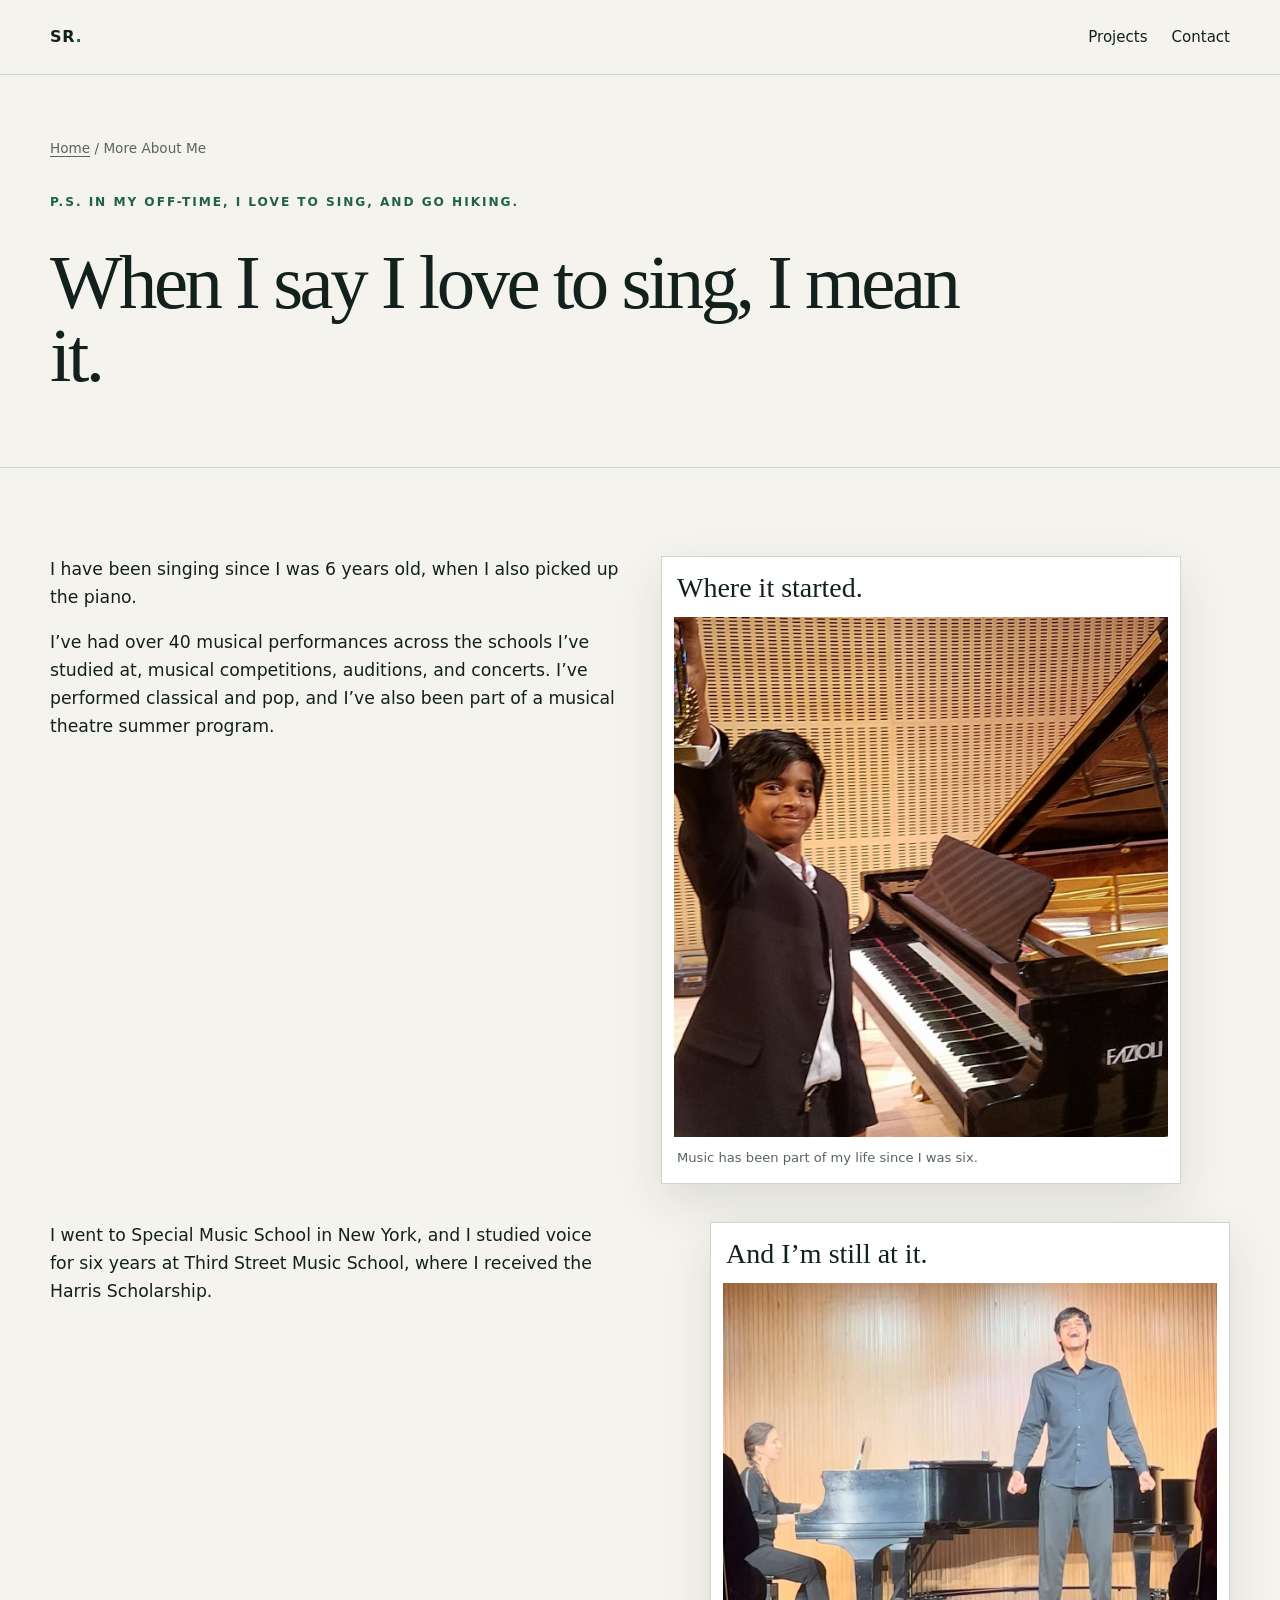
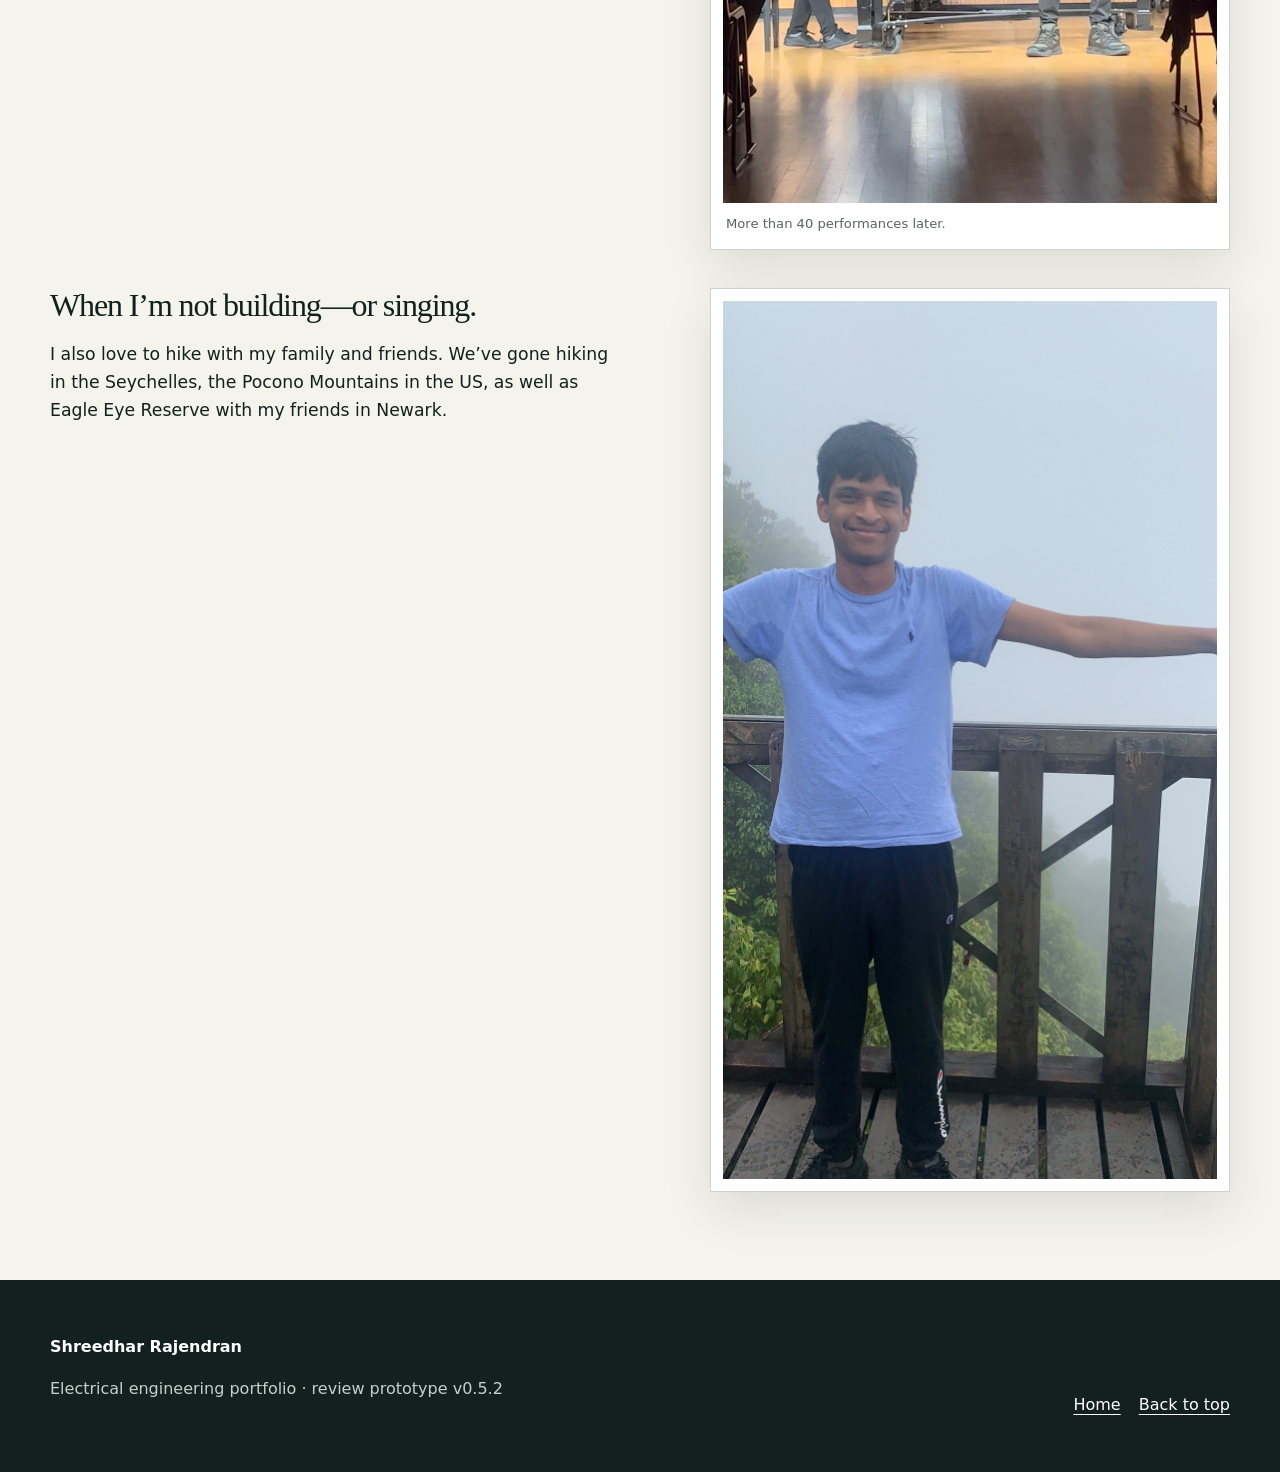
==== commit 898fc54e: "Finalize v0.5.2 card and version consistency" ====
--- a/about-me/index.html
+++ b/about-me/index.html
@@ -1 +1 @@
-<!doctype html><html lang="en"><head><meta charset="utf-8"><meta name="viewport" content="width=device-width,initial-scale=1"><title>More About Me | Shreedhar Rajendran</title><link rel="icon" type="image/png" href="../assets/icons/shreedhar-favicon.png"><link rel="icon" href="../favicon.ico" sizes="any"><link rel="stylesheet" href="../assets/css/site.css"></head><body id="top"><a class="skip" href="#main">Skip to content</a><header class="site-header"><div class="wrap nav"><a class="brand" href="../index.html" aria-label="Shreedhar Rajendran home">SR<span>.</span></a><button class="menu-button" aria-expanded="false" aria-controls="nav-links">Menu</button><nav id="nav-links" class="nav-links" aria-label="Primary"><a href="../index.html#work">Projects</a><a href="../index.html#contact">Contact</a></nav></div></header><main id="main"><header class="project-hero about-hero"><div class="wrap"><div class="breadcrumbs"><a href="../index.html">Home</a> / More About Me</div><p class="eyebrow">P.S. In my off-time, I love to sing, and go hiking.</p><h1>When I say I love to sing, I mean it.</h1></div></header><section class="section"><div class="wrap personal-story"><div class="story-copy"><p>I have been singing since I was 6 years old, when I also picked up the piano.</p><p>I’ve had over 40 musical performances across the schools I’ve studied at, musical competitions, auditions, and concerts. I’ve performed classical and pop, and I’ve also been part of a musical theatre summer program.</p></div><figure class="story-image archive"><div class="story-label">Where it started.</div><img src="../assets/images/about/music-archive-piano-trophy.jpg" width="1152" height="1440" alt="Young Shreedhar Rajendran holding a trophy beside a grand piano"><figcaption>Music has been part of my life since I was six.</figcaption></figure><div class="story-copy"><p>I went to Special Music School in New York, and I studied voice for six years at Third Street Music School, where I received the Harris Scholarship.</p></div><figure class="story-image performance"><div class="story-label">And I’m still at it.</div><img src="../assets/images/about/performance-current.jpg" width="946" height="1200" alt="Shreedhar Rajendran singing onstage beside a pianist"><figcaption>More than 40 performances later.</figcaption></figure><div class="story-copy hiking-copy"><h2>When I’m not building—or singing.</h2><p>I also love to hike with my family and friends. We’ve gone hiking in the Seychelles, the Pocono Mountains in the US, as well as Eagle Eye Reserve with my friends in Newark.</p></div><figure class="story-image hiking"><img src="../assets/images/about/hiking-full.jpg" width="900" height="1200" alt="Shreedhar Rajendran at a foggy hiking viewpoint"></figure></div></section></main><footer class="footer"><div class="wrap footer-grid"><div><strong>Shreedhar Rajendran</strong><p>Electrical engineering portfolio · review prototype v0.5.1</p></div><div class="footer-links"><a href="../index.html">Home</a><a href="#top">Back to top</a></div></div></footer><script src="../assets/js/site.js"></script></body></html>
+<!doctype html><html lang="en"><head><meta charset="utf-8"><meta name="viewport" content="width=device-width,initial-scale=1"><title>More About Me | Shreedhar Rajendran</title><link rel="icon" type="image/png" href="../assets/icons/shreedhar-favicon.png"><link rel="icon" href="../favicon.ico" sizes="any"><link rel="stylesheet" href="../assets/css/site.css"></head><body id="top"><a class="skip" href="#main">Skip to content</a><header class="site-header"><div class="wrap nav"><a class="brand" href="../index.html" aria-label="Shreedhar Rajendran home">SR<span>.</span></a><button class="menu-button" aria-expanded="false" aria-controls="nav-links">Menu</button><nav id="nav-links" class="nav-links" aria-label="Primary"><a href="../index.html#work">Projects</a><a href="../index.html#contact">Contact</a></nav></div></header><main id="main"><header class="project-hero about-hero"><div class="wrap"><div class="breadcrumbs"><a href="../index.html">Home</a> / More About Me</div><p class="eyebrow">P.S. In my off-time, I love to sing, and go hiking.</p><h1>When I say I love to sing, I mean it.</h1></div></header><section class="section"><div class="wrap personal-story"><div class="story-copy"><p>I have been singing since I was 6 years old, when I also picked up the piano.</p><p>I’ve had over 40 musical performances across the schools I’ve studied at, musical competitions, auditions, and concerts. I’ve performed classical and pop, and I’ve also been part of a musical theatre summer program.</p></div><figure class="story-image archive"><div class="story-label">Where it started.</div><img src="../assets/images/about/music-archive-piano-trophy.jpg" width="1152" height="1440" alt="Young Shreedhar Rajendran holding a trophy beside a grand piano"><figcaption>Music has been part of my life since I was six.</figcaption></figure><div class="story-copy"><p>I went to Special Music School in New York, and I studied voice for six years at Third Street Music School, where I received the Harris Scholarship.</p></div><figure class="story-image performance"><div class="story-label">And I’m still at it.</div><img src="../assets/images/about/performance-current.jpg" width="946" height="1200" alt="Shreedhar Rajendran singing onstage beside a pianist"><figcaption>More than 40 performances later.</figcaption></figure><div class="story-copy hiking-copy"><h2>When I’m not building—or singing.</h2><p>I also love to hike with my family and friends. We’ve gone hiking in the Seychelles, the Pocono Mountains in the US, as well as Eagle Eye Reserve with my friends in Newark.</p></div><figure class="story-image hiking"><img src="../assets/images/about/hiking-full.jpg" width="900" height="1200" alt="Shreedhar Rajendran at a foggy hiking viewpoint"></figure></div></section></main><footer class="footer"><div class="wrap footer-grid"><div><strong>Shreedhar Rajendran</strong><p>Electrical engineering portfolio · review prototype v0.5.2</p></div><div class="footer-links"><a href="../index.html">Home</a><a href="#top">Back to top</a></div></div></footer><script src="../assets/js/site.js"></script></body></html>
--- a/assets/css/site.css
+++ b/assets/css/site.css
@@ -14,3 +14,6 @@
 @media(min-width:641px){.projects .project>p{min-height:5.1em}.projects .project .project-link{margin-top:0}.projects .project .tags{margin-top:auto}}
 /* Equal music moments; hiking deliberately preserves its environmental frame. */
 .personal-story{grid-template-columns:repeat(2,minmax(0,1fr));gap:38px 42px}.story-image.archive,.story-image.performance{grid-column:auto;grid-row:auto;max-width:520px;width:100%;align-self:start}.story-image.performance{justify-self:end}.story-image.archive{justify-self:start}.story-image.archive img,.story-image.performance img{aspect-ratio:4/5;max-height:520px;object-fit:cover}.hiking-copy{grid-column:1}.story-image.hiking{grid-column:2;max-width:520px;width:100%;justify-self:end;align-self:start}.story-image.hiking img{aspect-ratio:auto;height:auto;object-fit:contain;background:var(--white)}@media(max-width:700px){.projects .project>p{min-height:0}.personal-story{grid-template-columns:1fr;gap:28px}.story-image.archive,.story-image.performance,.story-image.hiking,.hiking-copy{grid-column:auto;grid-row:auto;max-width:none;justify-self:auto}.story-image.archive img,.story-image.performance img{max-height:none}.story-image.hiking img{width:100%;height:auto;aspect-ratio:auto}}
+/* v0.5.2 final consistency: common card tracks align CTA/tag rows for desktop peers. */
+@media(min-width:641px){.projects .project{display:grid;grid-template-rows:auto auto minmax(0,1fr) auto minmax(0,1fr) auto}.projects .project>p{min-height:0;margin-bottom:0}.projects .project .project-link{align-self:start;margin-top:20px}.projects .project .tags{align-self:end;margin-top:0}}
+@media(max-width:640px){.projects .project{display:flex}.projects .project>p{min-height:0;margin-bottom:1em}.projects .project .project-link{margin-top:20px}.projects .project .tags{margin-top:auto}}
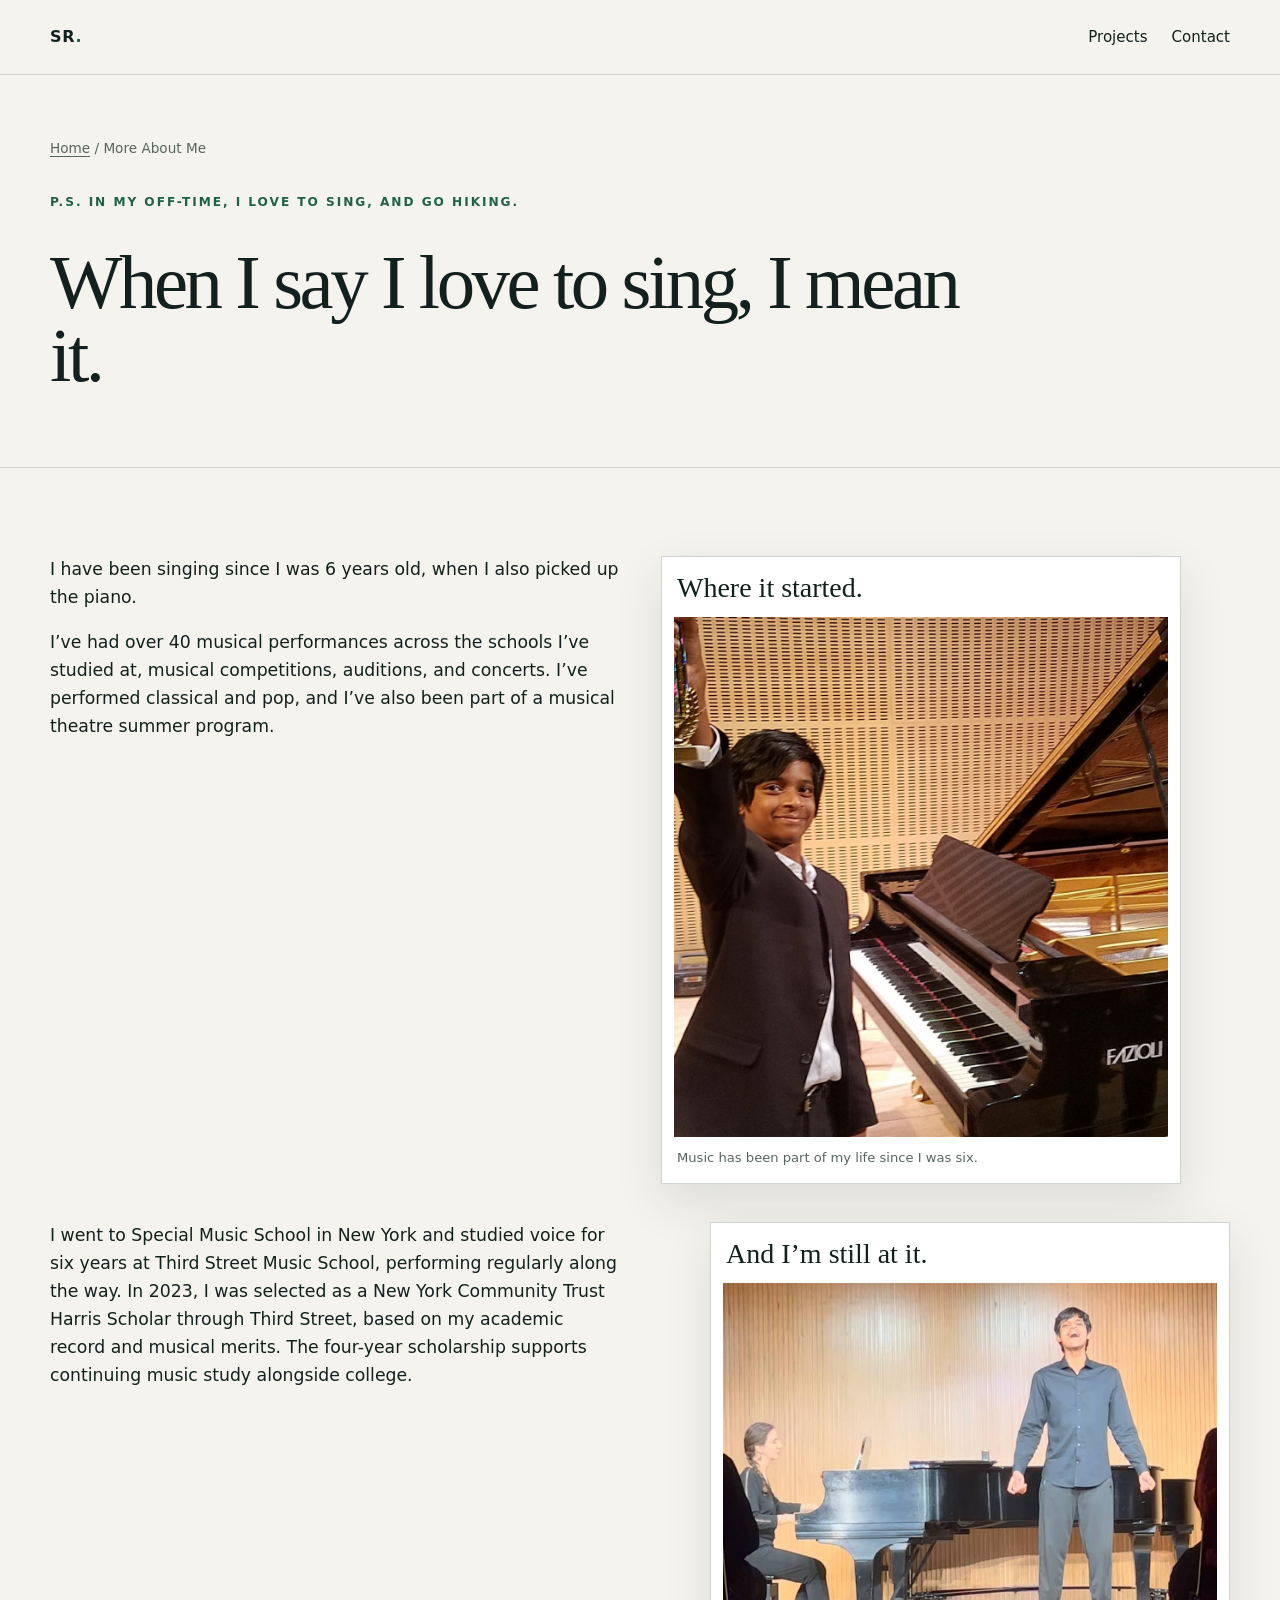
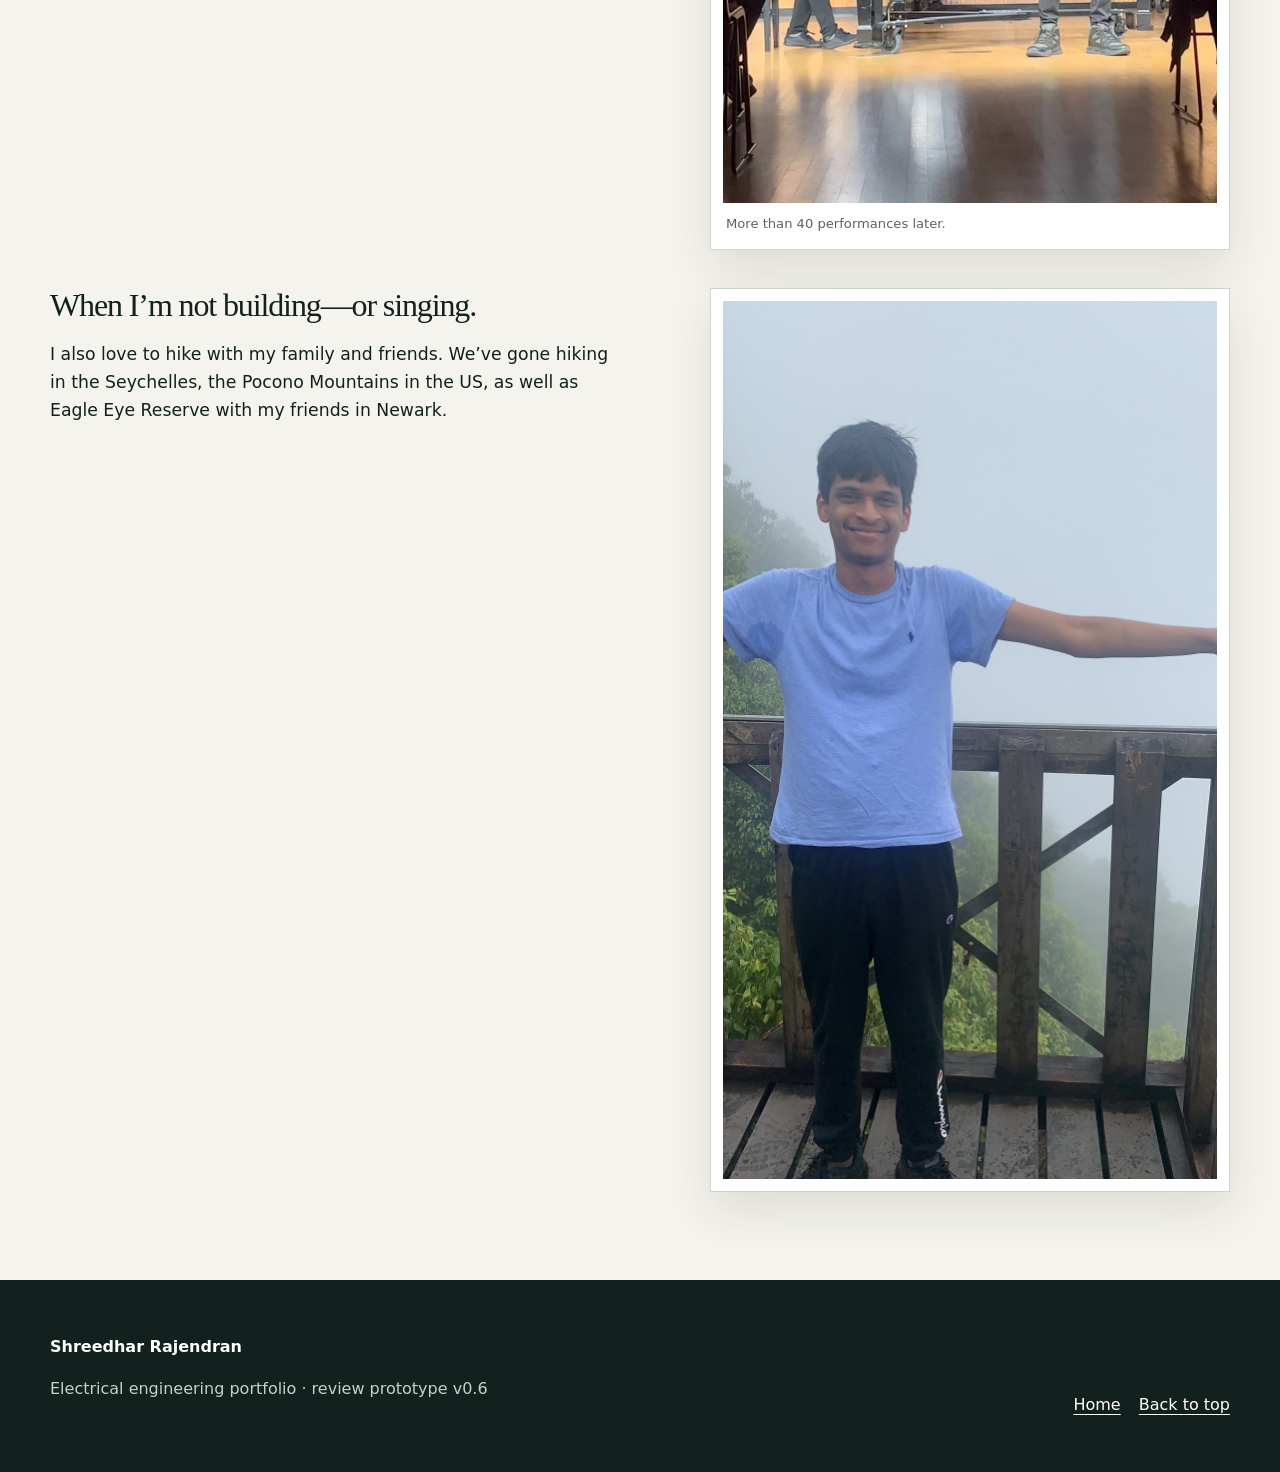
==== commit 3133225b: "Clarify documented Harris music narrative for portfolio v0.6" ====
--- a/about-me/index.html
+++ b/about-me/index.html
@@ -1 +1 @@
-<!doctype html><html lang="en"><head><meta charset="utf-8"><meta name="viewport" content="width=device-width,initial-scale=1"><title>More About Me | Shreedhar Rajendran</title><link rel="icon" type="image/png" href="../assets/icons/shreedhar-favicon.png"><link rel="icon" href="../favicon.ico" sizes="any"><link rel="stylesheet" href="../assets/css/site.css"></head><body id="top"><a class="skip" href="#main">Skip to content</a><header class="site-header"><div class="wrap nav"><a class="brand" href="../index.html" aria-label="Shreedhar Rajendran home">SR<span>.</span></a><button class="menu-button" aria-expanded="false" aria-controls="nav-links">Menu</button><nav id="nav-links" class="nav-links" aria-label="Primary"><a href="../index.html#work">Projects</a><a href="../index.html#contact">Contact</a></nav></div></header><main id="main"><header class="project-hero about-hero"><div class="wrap"><div class="breadcrumbs"><a href="../index.html">Home</a> / More About Me</div><p class="eyebrow">P.S. In my off-time, I love to sing, and go hiking.</p><h1>When I say I love to sing, I mean it.</h1></div></header><section class="section"><div class="wrap personal-story"><div class="story-copy"><p>I have been singing since I was 6 years old, when I also picked up the piano.</p><p>I’ve had over 40 musical performances across the schools I’ve studied at, musical competitions, auditions, and concerts. I’ve performed classical and pop, and I’ve also been part of a musical theatre summer program.</p></div><figure class="story-image archive"><div class="story-label">Where it started.</div><img src="../assets/images/about/music-archive-piano-trophy.jpg" width="1152" height="1440" alt="Young Shreedhar Rajendran holding a trophy beside a grand piano"><figcaption>Music has been part of my life since I was six.</figcaption></figure><div class="story-copy"><p>I went to Special Music School in New York, and I studied voice for six years at Third Street Music School, where I received the Harris Scholarship.</p></div><figure class="story-image performance"><div class="story-label">And I’m still at it.</div><img src="../assets/images/about/performance-current.jpg" width="946" height="1200" alt="Shreedhar Rajendran singing onstage beside a pianist"><figcaption>More than 40 performances later.</figcaption></figure><div class="story-copy hiking-copy"><h2>When I’m not building—or singing.</h2><p>I also love to hike with my family and friends. We’ve gone hiking in the Seychelles, the Pocono Mountains in the US, as well as Eagle Eye Reserve with my friends in Newark.</p></div><figure class="story-image hiking"><img src="../assets/images/about/hiking-full.jpg" width="900" height="1200" alt="Shreedhar Rajendran at a foggy hiking viewpoint"></figure></div></section></main><footer class="footer"><div class="wrap footer-grid"><div><strong>Shreedhar Rajendran</strong><p>Electrical engineering portfolio · review prototype v0.5.2</p></div><div class="footer-links"><a href="../index.html">Home</a><a href="#top">Back to top</a></div></div></footer><script src="../assets/js/site.js"></script></body></html>
+<!doctype html><html lang="en"><head><meta charset="utf-8"><meta name="viewport" content="width=device-width,initial-scale=1"><title>More About Me | Shreedhar Rajendran</title><link rel="icon" type="image/png" href="../assets/icons/shreedhar-favicon.png"><link rel="icon" href="../favicon.ico" sizes="any"><link rel="stylesheet" href="../assets/css/site.css"></head><body id="top"><a class="skip" href="#main">Skip to content</a><header class="site-header"><div class="wrap nav"><a class="brand" href="../index.html" aria-label="Shreedhar Rajendran home">SR<span>.</span></a><button class="menu-button" aria-expanded="false" aria-controls="nav-links">Menu</button><nav id="nav-links" class="nav-links" aria-label="Primary"><a href="../index.html#work">Projects</a><a href="../index.html#contact">Contact</a></nav></div></header><main id="main"><header class="project-hero about-hero"><div class="wrap"><div class="breadcrumbs"><a href="../index.html">Home</a> / More About Me</div><p class="eyebrow">P.S. In my off-time, I love to sing, and go hiking.</p><h1>When I say I love to sing, I mean it.</h1></div></header><section class="section"><div class="wrap personal-story"><div class="story-copy"><p>I have been singing since I was 6 years old, when I also picked up the piano.</p><p>I’ve had over 40 musical performances across the schools I’ve studied at, musical competitions, auditions, and concerts. I’ve performed classical and pop, and I’ve also been part of a musical theatre summer program.</p></div><figure class="story-image archive"><div class="story-label">Where it started.</div><img src="../assets/images/about/music-archive-piano-trophy.jpg" width="1152" height="1440" alt="Young Shreedhar Rajendran holding a trophy beside a grand piano"><figcaption>Music has been part of my life since I was six.</figcaption></figure><div class="story-copy"><p>I went to Special Music School in New York and studied voice for six years at Third Street Music School, performing regularly along the way. In 2023, I was selected as a New York Community Trust Harris Scholar through Third Street, based on my academic record and musical merits. The four-year scholarship supports continuing music study alongside college.</p></div><figure class="story-image performance"><div class="story-label">And I’m still at it.</div><img src="../assets/images/about/performance-current.jpg" width="946" height="1200" alt="Shreedhar Rajendran singing onstage beside a pianist"><figcaption>More than 40 performances later.</figcaption></figure><div class="story-copy hiking-copy"><h2>When I’m not building—or singing.</h2><p>I also love to hike with my family and friends. We’ve gone hiking in the Seychelles, the Pocono Mountains in the US, as well as Eagle Eye Reserve with my friends in Newark.</p></div><figure class="story-image hiking"><img src="../assets/images/about/hiking-full.jpg" width="900" height="1200" alt="Shreedhar Rajendran at a foggy hiking viewpoint"></figure></div></section></main><footer class="footer"><div class="wrap footer-grid"><div><strong>Shreedhar Rajendran</strong><p>Electrical engineering portfolio · review prototype v0.6</p></div><div class="footer-links"><a href="../index.html">Home</a><a href="#top">Back to top</a></div></div></footer><script src="../assets/js/site.js"></script></body></html>
--- a/assets/css/site.css
+++ b/assets/css/site.css
@@ -15,5 +15,5 @@
 /* Equal music moments; hiking deliberately preserves its environmental frame. */
 .personal-story{grid-template-columns:repeat(2,minmax(0,1fr));gap:38px 42px}.story-image.archive,.story-image.performance{grid-column:auto;grid-row:auto;max-width:520px;width:100%;align-self:start}.story-image.performance{justify-self:end}.story-image.archive{justify-self:start}.story-image.archive img,.story-image.performance img{aspect-ratio:4/5;max-height:520px;object-fit:cover}.hiking-copy{grid-column:1}.story-image.hiking{grid-column:2;max-width:520px;width:100%;justify-self:end;align-self:start}.story-image.hiking img{aspect-ratio:auto;height:auto;object-fit:contain;background:var(--white)}@media(max-width:700px){.projects .project>p{min-height:0}.personal-story{grid-template-columns:1fr;gap:28px}.story-image.archive,.story-image.performance,.story-image.hiking,.hiking-copy{grid-column:auto;grid-row:auto;max-width:none;justify-self:auto}.story-image.archive img,.story-image.performance img{max-height:none}.story-image.hiking img{width:100%;height:auto;aspect-ratio:auto}}
 /* v0.5.2 final consistency: common card tracks align CTA/tag rows for desktop peers. */
-@media(min-width:641px){.projects .project{display:grid;grid-template-rows:auto auto minmax(0,1fr) auto minmax(0,1fr) auto}.projects .project>p{min-height:0;margin-bottom:0}.projects .project .project-link{align-self:start;margin-top:20px}.projects .project .tags{align-self:end;margin-top:0}}
+@media(min-width:641px){.projects .project{display:grid;grid-template-rows:auto auto auto minmax(0,1fr) auto auto}.projects .project>p{min-height:0;margin-bottom:0}.projects .project .project-link{grid-row:5;align-self:start;margin-top:20px}.projects .project .tags{grid-row:6;align-self:end;margin-top:0}}
 @media(max-width:640px){.projects .project{display:flex}.projects .project>p{min-height:0;margin-bottom:1em}.projects .project .project-link{margin-top:20px}.projects .project .tags{margin-top:auto}}
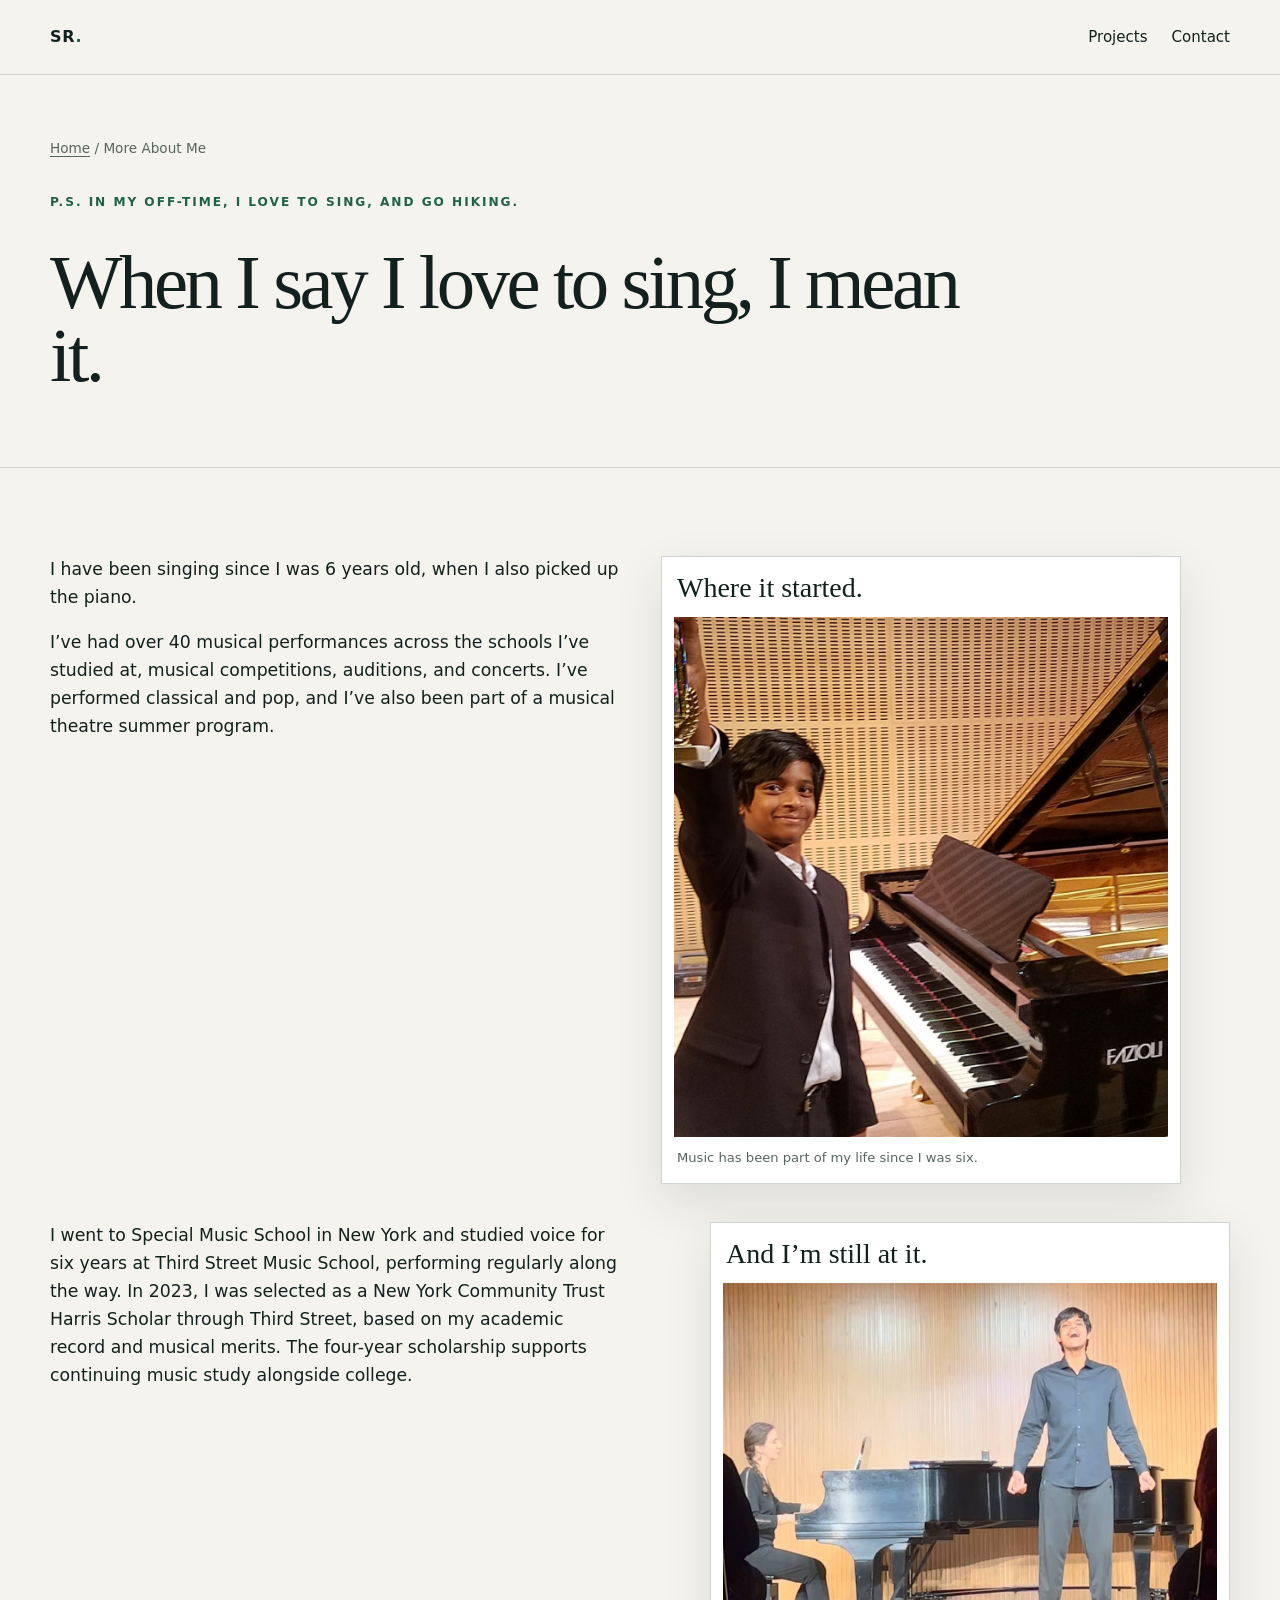
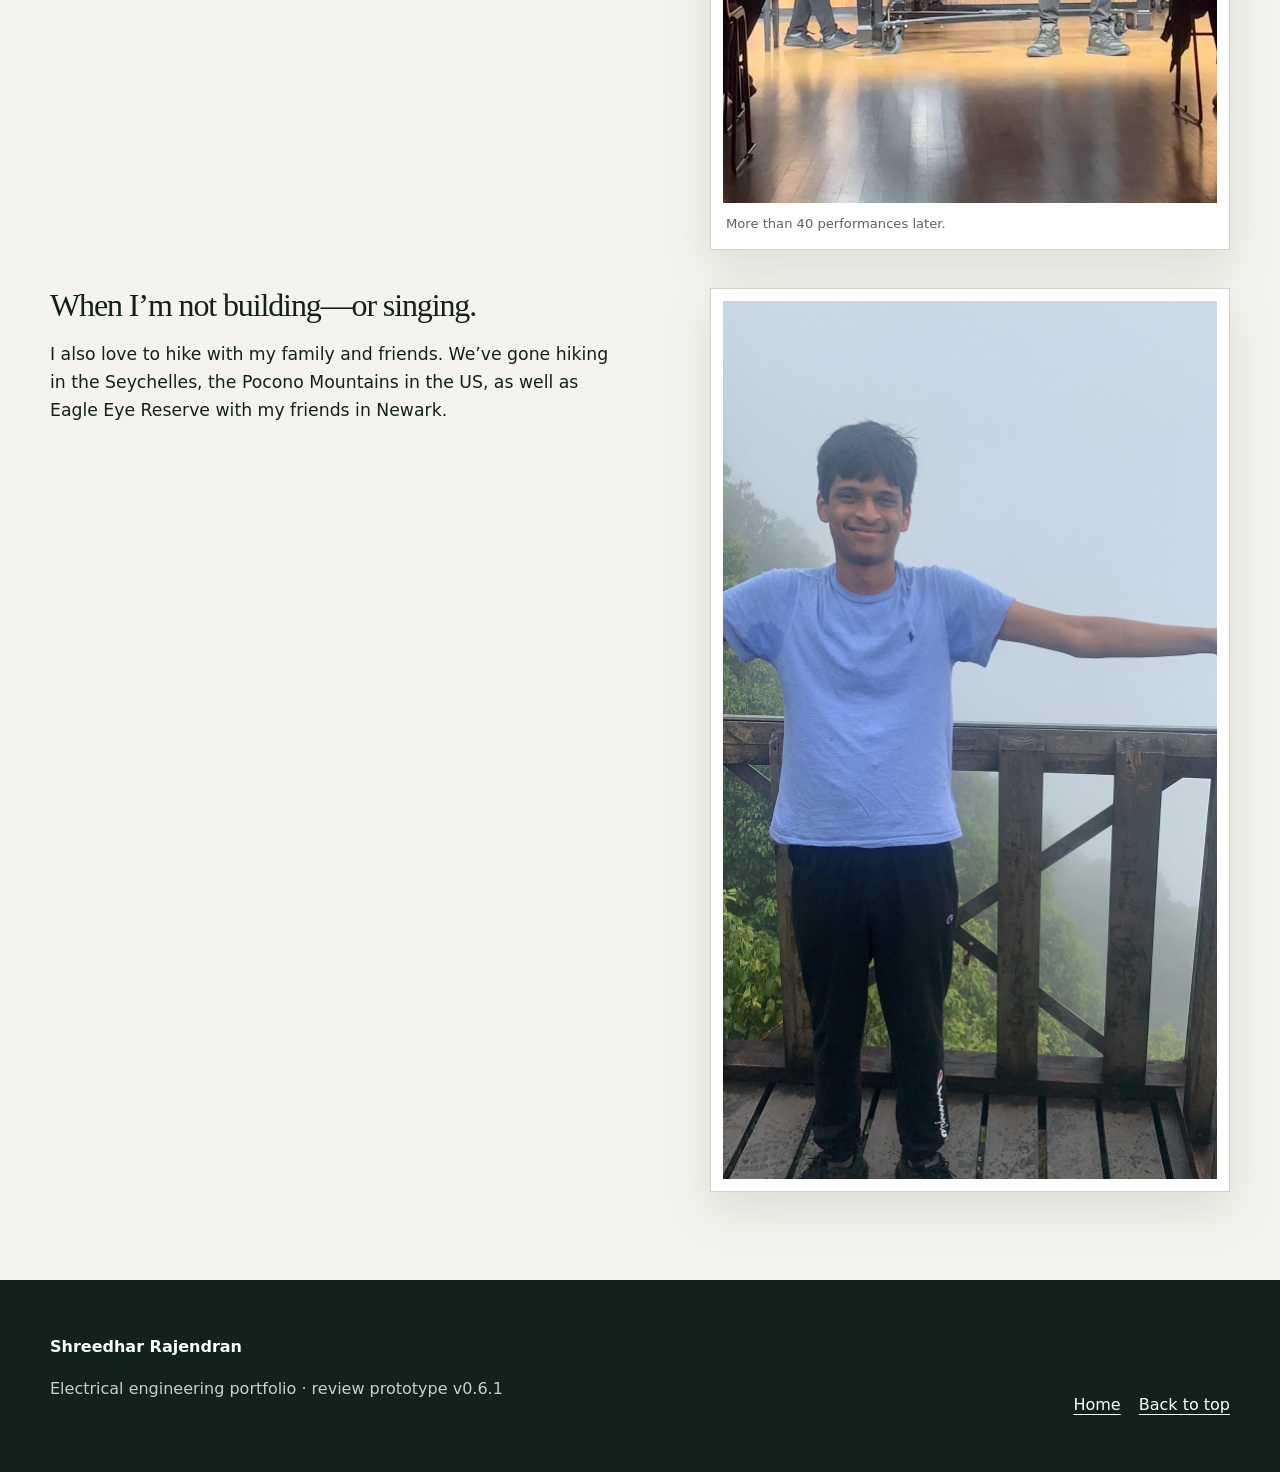
==== commit 2dc6112a: "Add evidence-bounded PAL-K real-time firmware narrative" ====
--- a/about-me/index.html
+++ b/about-me/index.html
@@ -1 +1 @@
-<!doctype html><html lang="en"><head><meta charset="utf-8"><meta name="viewport" content="width=device-width,initial-scale=1"><title>More About Me | Shreedhar Rajendran</title><link rel="icon" type="image/png" href="../assets/icons/shreedhar-favicon.png"><link rel="icon" href="../favicon.ico" sizes="any"><link rel="stylesheet" href="../assets/css/site.css"></head><body id="top"><a class="skip" href="#main">Skip to content</a><header class="site-header"><div class="wrap nav"><a class="brand" href="../index.html" aria-label="Shreedhar Rajendran home">SR<span>.</span></a><button class="menu-button" aria-expanded="false" aria-controls="nav-links">Menu</button><nav id="nav-links" class="nav-links" aria-label="Primary"><a href="../index.html#work">Projects</a><a href="../index.html#contact">Contact</a></nav></div></header><main id="main"><header class="project-hero about-hero"><div class="wrap"><div class="breadcrumbs"><a href="../index.html">Home</a> / More About Me</div><p class="eyebrow">P.S. In my off-time, I love to sing, and go hiking.</p><h1>When I say I love to sing, I mean it.</h1></div></header><section class="section"><div class="wrap personal-story"><div class="story-copy"><p>I have been singing since I was 6 years old, when I also picked up the piano.</p><p>I’ve had over 40 musical performances across the schools I’ve studied at, musical competitions, auditions, and concerts. I’ve performed classical and pop, and I’ve also been part of a musical theatre summer program.</p></div><figure class="story-image archive"><div class="story-label">Where it started.</div><img src="../assets/images/about/music-archive-piano-trophy.jpg" width="1152" height="1440" alt="Young Shreedhar Rajendran holding a trophy beside a grand piano"><figcaption>Music has been part of my life since I was six.</figcaption></figure><div class="story-copy"><p>I went to Special Music School in New York and studied voice for six years at Third Street Music School, performing regularly along the way. In 2023, I was selected as a New York Community Trust Harris Scholar through Third Street, based on my academic record and musical merits. The four-year scholarship supports continuing music study alongside college.</p></div><figure class="story-image performance"><div class="story-label">And I’m still at it.</div><img src="../assets/images/about/performance-current.jpg" width="946" height="1200" alt="Shreedhar Rajendran singing onstage beside a pianist"><figcaption>More than 40 performances later.</figcaption></figure><div class="story-copy hiking-copy"><h2>When I’m not building—or singing.</h2><p>I also love to hike with my family and friends. We’ve gone hiking in the Seychelles, the Pocono Mountains in the US, as well as Eagle Eye Reserve with my friends in Newark.</p></div><figure class="story-image hiking"><img src="../assets/images/about/hiking-full.jpg" width="900" height="1200" alt="Shreedhar Rajendran at a foggy hiking viewpoint"></figure></div></section></main><footer class="footer"><div class="wrap footer-grid"><div><strong>Shreedhar Rajendran</strong><p>Electrical engineering portfolio · review prototype v0.6</p></div><div class="footer-links"><a href="../index.html">Home</a><a href="#top">Back to top</a></div></div></footer><script src="../assets/js/site.js"></script></body></html>
+<!doctype html><html lang="en"><head><meta charset="utf-8"><meta name="viewport" content="width=device-width,initial-scale=1"><title>More About Me | Shreedhar Rajendran</title><link rel="icon" type="image/png" href="../assets/icons/shreedhar-favicon.png"><link rel="icon" href="../favicon.ico" sizes="any"><link rel="stylesheet" href="../assets/css/site.css"></head><body id="top"><a class="skip" href="#main">Skip to content</a><header class="site-header"><div class="wrap nav"><a class="brand" href="../index.html" aria-label="Shreedhar Rajendran home">SR<span>.</span></a><button class="menu-button" aria-expanded="false" aria-controls="nav-links">Menu</button><nav id="nav-links" class="nav-links" aria-label="Primary"><a href="../index.html#work">Projects</a><a href="../index.html#contact">Contact</a></nav></div></header><main id="main"><header class="project-hero about-hero"><div class="wrap"><div class="breadcrumbs"><a href="../index.html">Home</a> / More About Me</div><p class="eyebrow">P.S. In my off-time, I love to sing, and go hiking.</p><h1>When I say I love to sing, I mean it.</h1></div></header><section class="section"><div class="wrap personal-story"><div class="story-copy"><p>I have been singing since I was 6 years old, when I also picked up the piano.</p><p>I’ve had over 40 musical performances across the schools I’ve studied at, musical competitions, auditions, and concerts. I’ve performed classical and pop, and I’ve also been part of a musical theatre summer program.</p></div><figure class="story-image archive"><div class="story-label">Where it started.</div><img src="../assets/images/about/music-archive-piano-trophy.jpg" width="1152" height="1440" alt="Young Shreedhar Rajendran holding a trophy beside a grand piano"><figcaption>Music has been part of my life since I was six.</figcaption></figure><div class="story-copy"><p>I went to Special Music School in New York and studied voice for six years at Third Street Music School, performing regularly along the way. In 2023, I was selected as a New York Community Trust Harris Scholar through Third Street, based on my academic record and musical merits. The four-year scholarship supports continuing music study alongside college.</p></div><figure class="story-image performance"><div class="story-label">And I’m still at it.</div><img src="../assets/images/about/performance-current.jpg" width="946" height="1200" alt="Shreedhar Rajendran singing onstage beside a pianist"><figcaption>More than 40 performances later.</figcaption></figure><div class="story-copy hiking-copy"><h2>When I’m not building—or singing.</h2><p>I also love to hike with my family and friends. We’ve gone hiking in the Seychelles, the Pocono Mountains in the US, as well as Eagle Eye Reserve with my friends in Newark.</p></div><figure class="story-image hiking"><img src="../assets/images/about/hiking-full.jpg" width="900" height="1200" alt="Shreedhar Rajendran at a foggy hiking viewpoint"></figure></div></section></main><footer class="footer"><div class="wrap footer-grid"><div><strong>Shreedhar Rajendran</strong><p>Electrical engineering portfolio · review prototype v0.6.1</p></div><div class="footer-links"><a href="../index.html">Home</a><a href="#top">Back to top</a></div></div></footer><script src="../assets/js/site.js"></script></body></html>
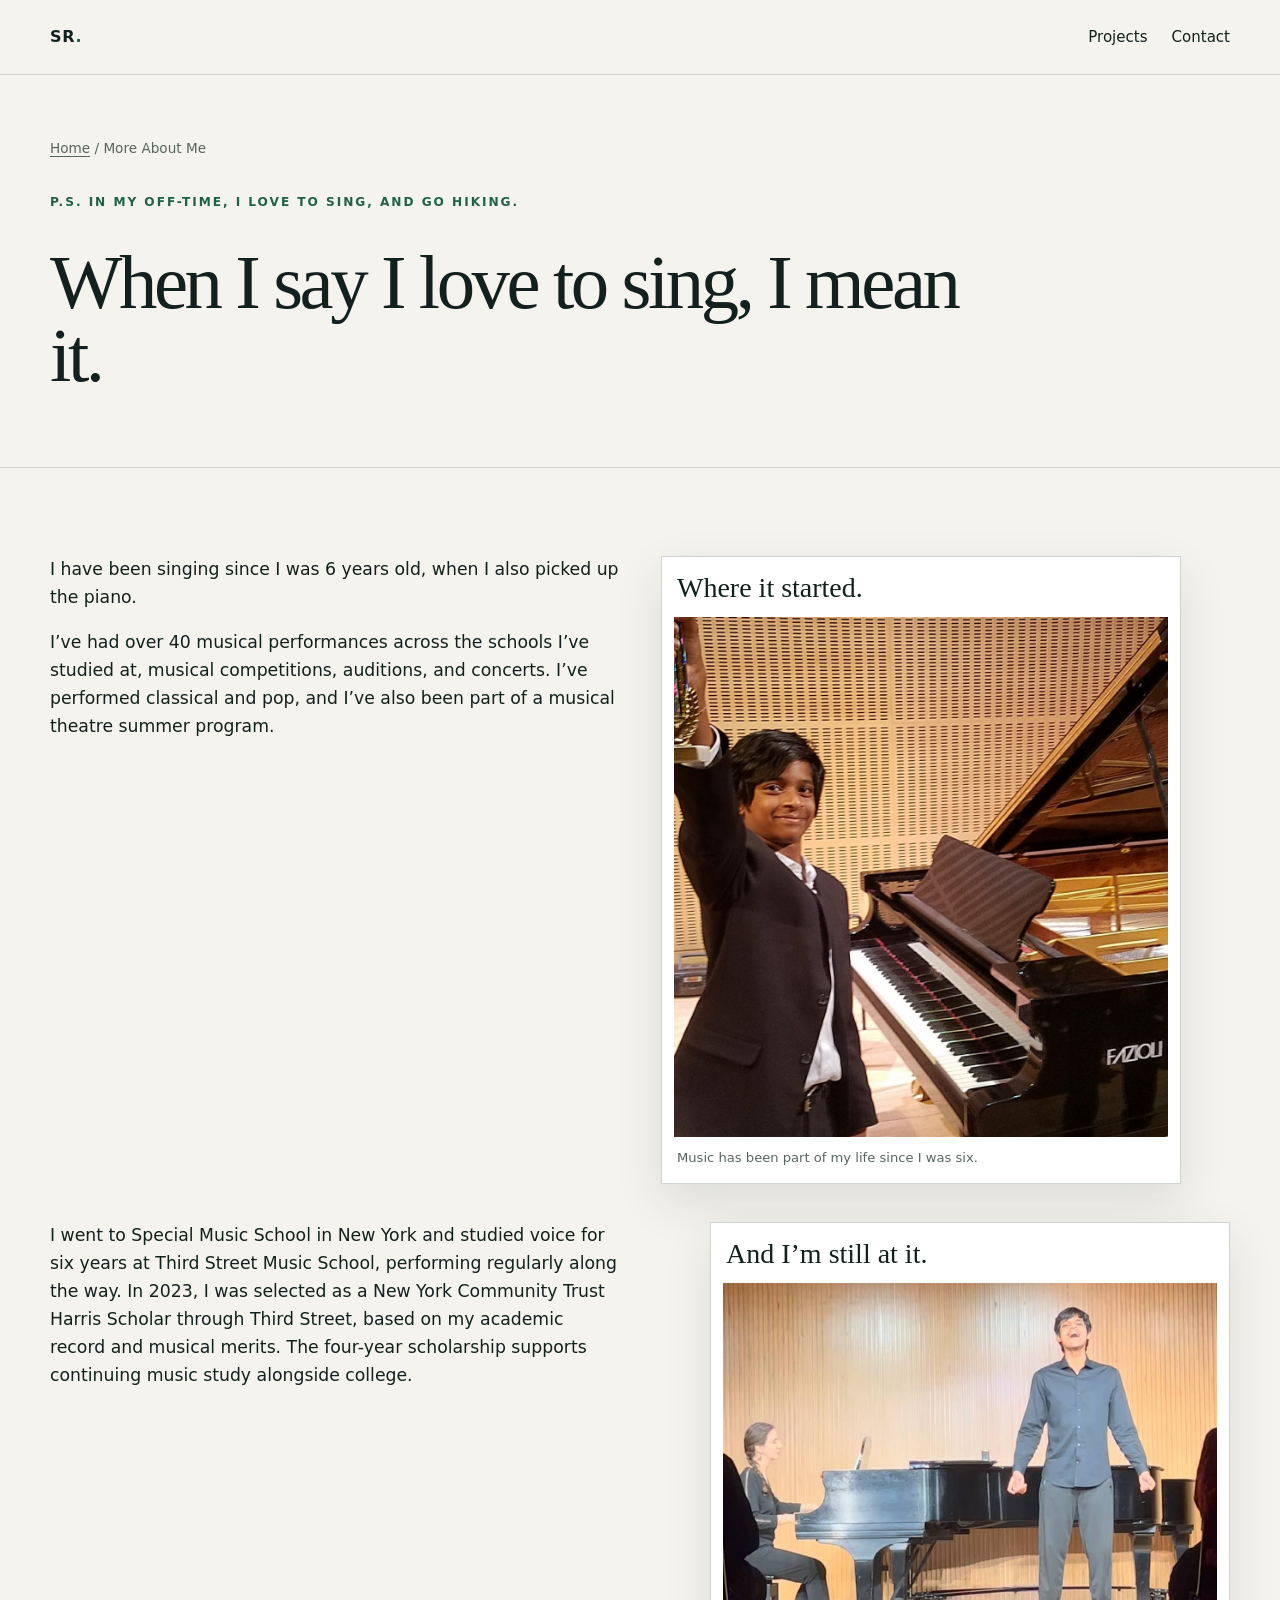
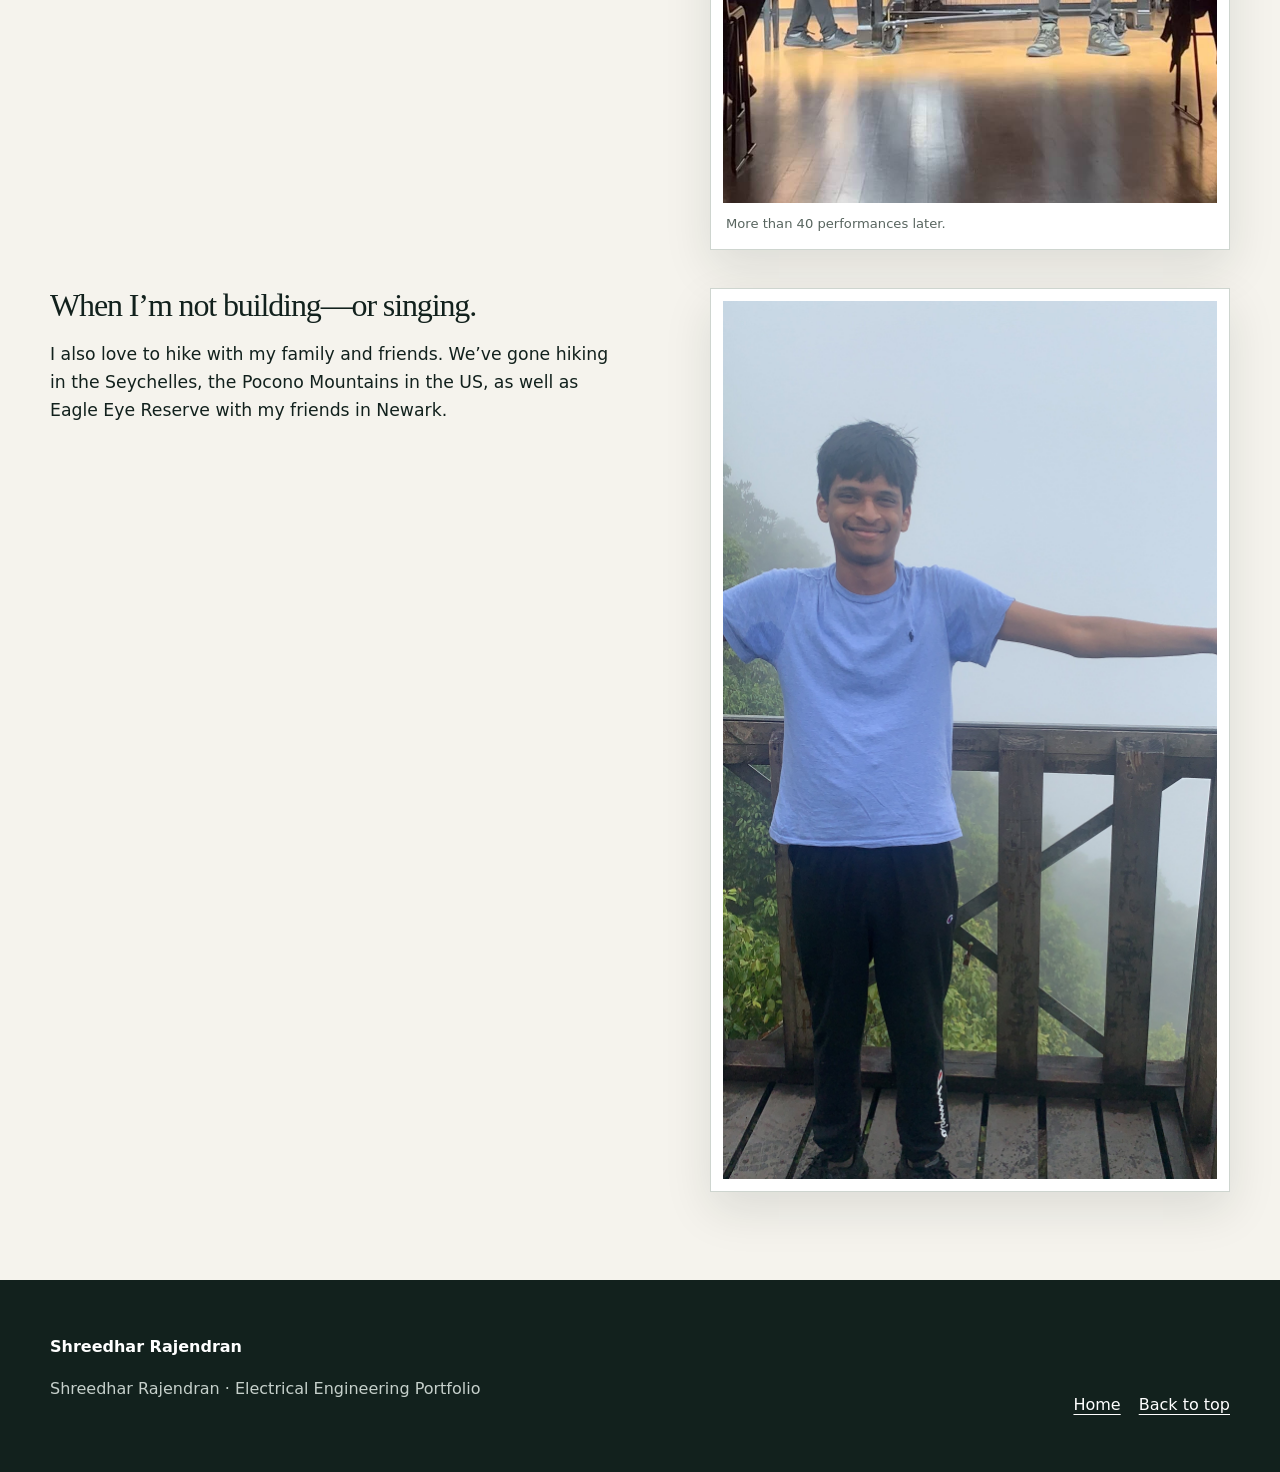
==== commit 074e8057: "Finalize public-surface polish and freeze" ====
--- a/about-me/index.html
+++ b/about-me/index.html
@@ -1 +1 @@
-<!doctype html><html lang="en"><head><meta charset="utf-8"><meta name="viewport" content="width=device-width,initial-scale=1"><title>More About Me | Shreedhar Rajendran</title><link rel="icon" type="image/png" href="../assets/icons/shreedhar-favicon.png"><link rel="icon" href="../favicon.ico" sizes="any"><link rel="stylesheet" href="../assets/css/site.css"></head><body id="top"><a class="skip" href="#main">Skip to content</a><header class="site-header"><div class="wrap nav"><a class="brand" href="../index.html" aria-label="Shreedhar Rajendran home">SR<span>.</span></a><button class="menu-button" aria-expanded="false" aria-controls="nav-links">Menu</button><nav id="nav-links" class="nav-links" aria-label="Primary"><a href="../index.html#work">Projects</a><a href="../index.html#contact">Contact</a></nav></div></header><main id="main"><header class="project-hero about-hero"><div class="wrap"><div class="breadcrumbs"><a href="../index.html">Home</a> / More About Me</div><p class="eyebrow">P.S. In my off-time, I love to sing, and go hiking.</p><h1>When I say I love to sing, I mean it.</h1></div></header><section class="section"><div class="wrap personal-story"><div class="story-copy"><p>I have been singing since I was 6 years old, when I also picked up the piano.</p><p>I’ve had over 40 musical performances across the schools I’ve studied at, musical competitions, auditions, and concerts. I’ve performed classical and pop, and I’ve also been part of a musical theatre summer program.</p></div><figure class="story-image archive"><div class="story-label">Where it started.</div><img src="../assets/images/about/music-archive-piano-trophy.jpg" width="1152" height="1440" alt="Young Shreedhar Rajendran holding a trophy beside a grand piano"><figcaption>Music has been part of my life since I was six.</figcaption></figure><div class="story-copy"><p>I went to Special Music School in New York and studied voice for six years at Third Street Music School, performing regularly along the way. In 2023, I was selected as a New York Community Trust Harris Scholar through Third Street, based on my academic record and musical merits. The four-year scholarship supports continuing music study alongside college.</p></div><figure class="story-image performance"><div class="story-label">And I’m still at it.</div><img src="../assets/images/about/performance-current.jpg" width="946" height="1200" alt="Shreedhar Rajendran singing onstage beside a pianist"><figcaption>More than 40 performances later.</figcaption></figure><div class="story-copy hiking-copy"><h2>When I’m not building—or singing.</h2><p>I also love to hike with my family and friends. We’ve gone hiking in the Seychelles, the Pocono Mountains in the US, as well as Eagle Eye Reserve with my friends in Newark.</p></div><figure class="story-image hiking"><img src="../assets/images/about/hiking-full.jpg" width="900" height="1200" alt="Shreedhar Rajendran at a foggy hiking viewpoint"></figure></div></section></main><footer class="footer"><div class="wrap footer-grid"><div><strong>Shreedhar Rajendran</strong><p>Electrical engineering portfolio · review prototype v0.6.1</p></div><div class="footer-links"><a href="../index.html">Home</a><a href="#top">Back to top</a></div></div></footer><script src="../assets/js/site.js"></script></body></html>
+<!doctype html><html lang="en"><head><meta charset="utf-8"><meta name="viewport" content="width=device-width,initial-scale=1"><title>More About Me | Shreedhar Rajendran</title><link rel="icon" type="image/png" href="../assets/icons/shreedhar-favicon.png"><link rel="icon" href="../favicon.ico" sizes="any"><link rel="stylesheet" href="../assets/css/site.css"></head><body id="top"><a class="skip" href="#main">Skip to content</a><header class="site-header"><div class="wrap nav"><a class="brand" href="../index.html" aria-label="Shreedhar Rajendran home">SR<span>.</span></a><button class="menu-button" aria-expanded="false" aria-controls="nav-links">Menu</button><nav id="nav-links" class="nav-links" aria-label="Primary"><a href="../index.html#work">Projects</a><a href="../index.html#contact">Contact</a></nav></div></header><main id="main"><header class="project-hero about-hero"><div class="wrap"><div class="breadcrumbs"><a href="../index.html">Home</a> / More About Me</div><p class="eyebrow">P.S. In my off-time, I love to sing, and go hiking.</p><h1>When I say I love to sing, I mean it.</h1></div></header><section class="section"><div class="wrap personal-story"><div class="story-copy"><p>I have been singing since I was 6 years old, when I also picked up the piano.</p><p>I’ve had over 40 musical performances across the schools I’ve studied at, musical competitions, auditions, and concerts. I’ve performed classical and pop, and I’ve also been part of a musical theatre summer program.</p></div><figure class="story-image archive"><div class="story-label">Where it started.</div><img src="../assets/images/about/music-archive-piano-trophy.jpg" width="1152" height="1440" alt="Young Shreedhar Rajendran holding a trophy beside a grand piano"><figcaption>Music has been part of my life since I was six.</figcaption></figure><div class="story-copy"><p>I went to Special Music School in New York and studied voice for six years at Third Street Music School, performing regularly along the way. In 2023, I was selected as a New York Community Trust Harris Scholar through Third Street, based on my academic record and musical merits. The four-year scholarship supports continuing music study alongside college.</p></div><figure class="story-image performance"><div class="story-label">And I’m still at it.</div><img src="../assets/images/about/performance-current.jpg" width="946" height="1200" alt="Shreedhar Rajendran singing onstage beside a pianist"><figcaption>More than 40 performances later.</figcaption></figure><div class="story-copy hiking-copy"><h2>When I’m not building—or singing.</h2><p>I also love to hike with my family and friends. We’ve gone hiking in the Seychelles, the Pocono Mountains in the US, as well as Eagle Eye Reserve with my friends in Newark.</p></div><figure class="story-image hiking"><img src="../assets/images/about/hiking-full.jpg" width="900" height="1200" alt="Shreedhar Rajendran at a foggy hiking viewpoint"></figure></div></section></main><footer class="footer"><div class="wrap footer-grid"><div><strong>Shreedhar Rajendran</strong><p>Shreedhar Rajendran · Electrical Engineering Portfolio</p></div><div class="footer-links"><a href="../index.html">Home</a><a href="#top">Back to top</a></div></div></footer><script src="../assets/js/site.js"></script></body></html>
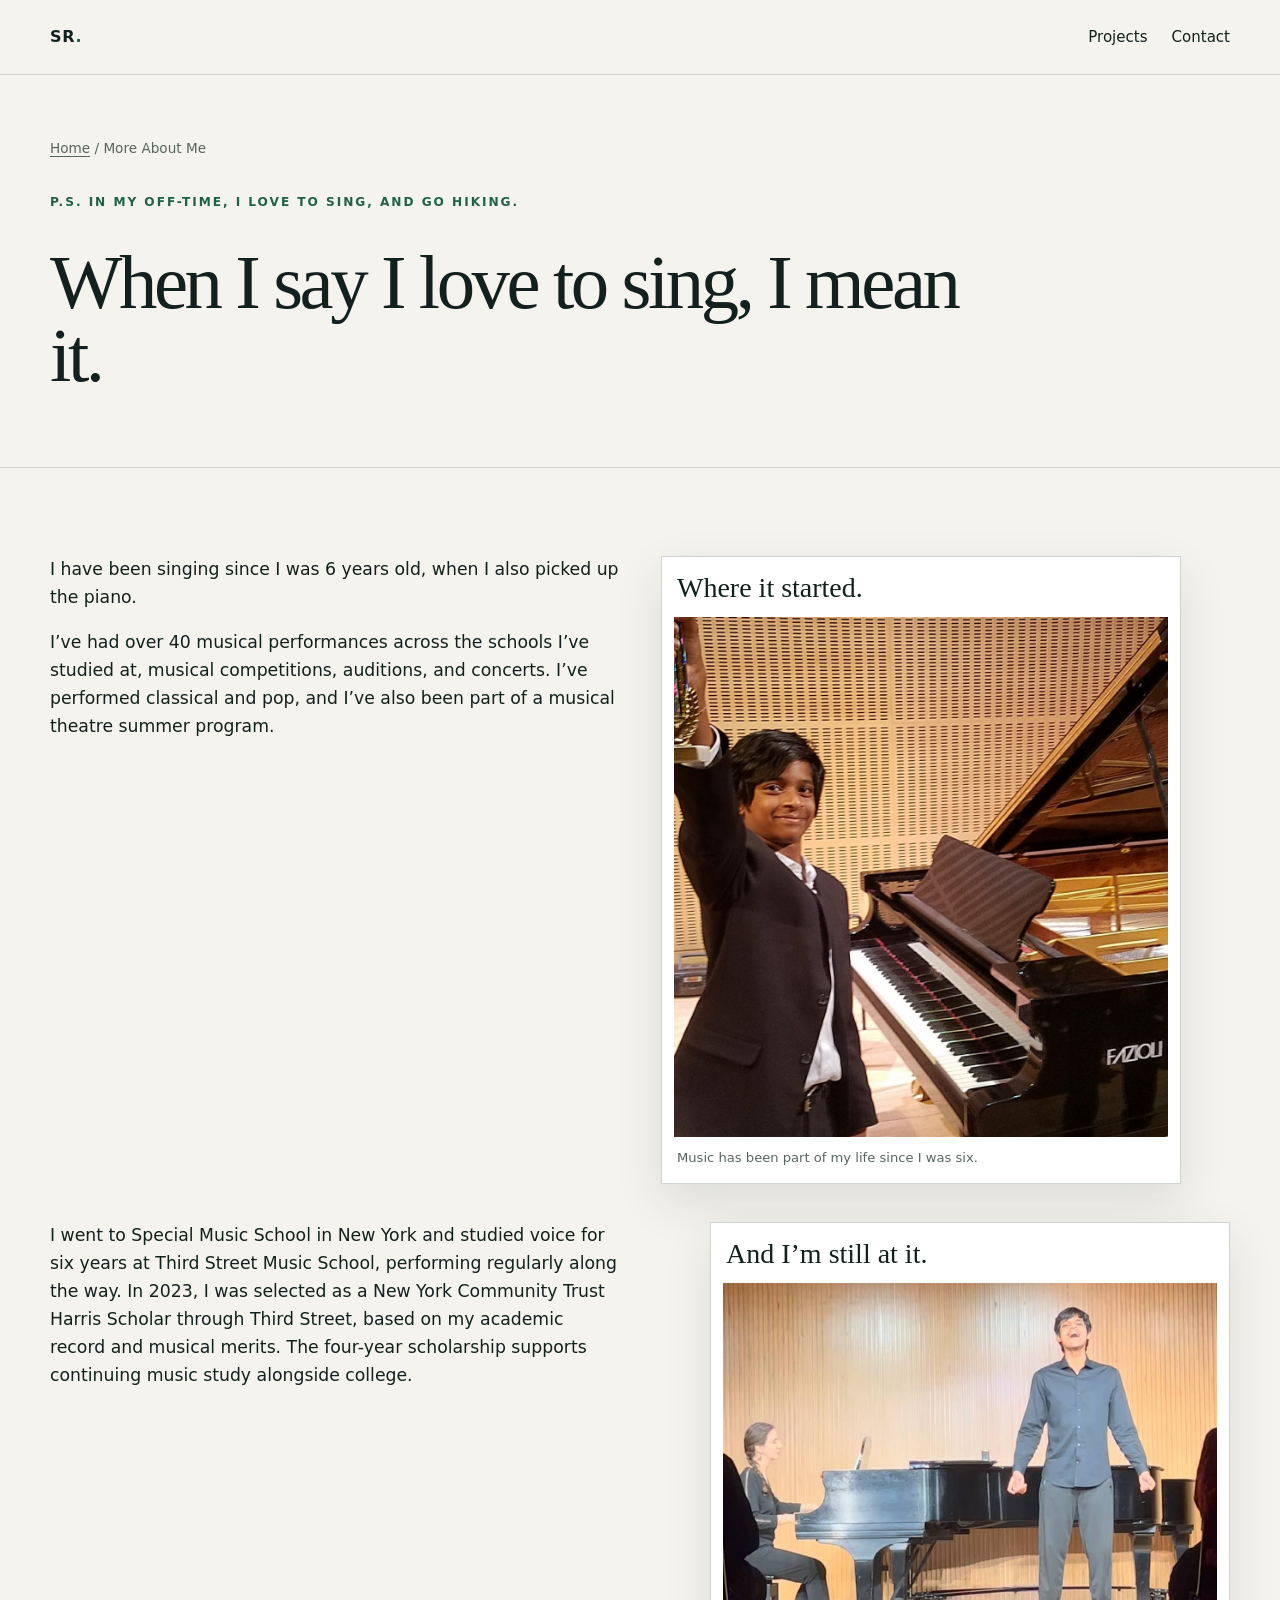
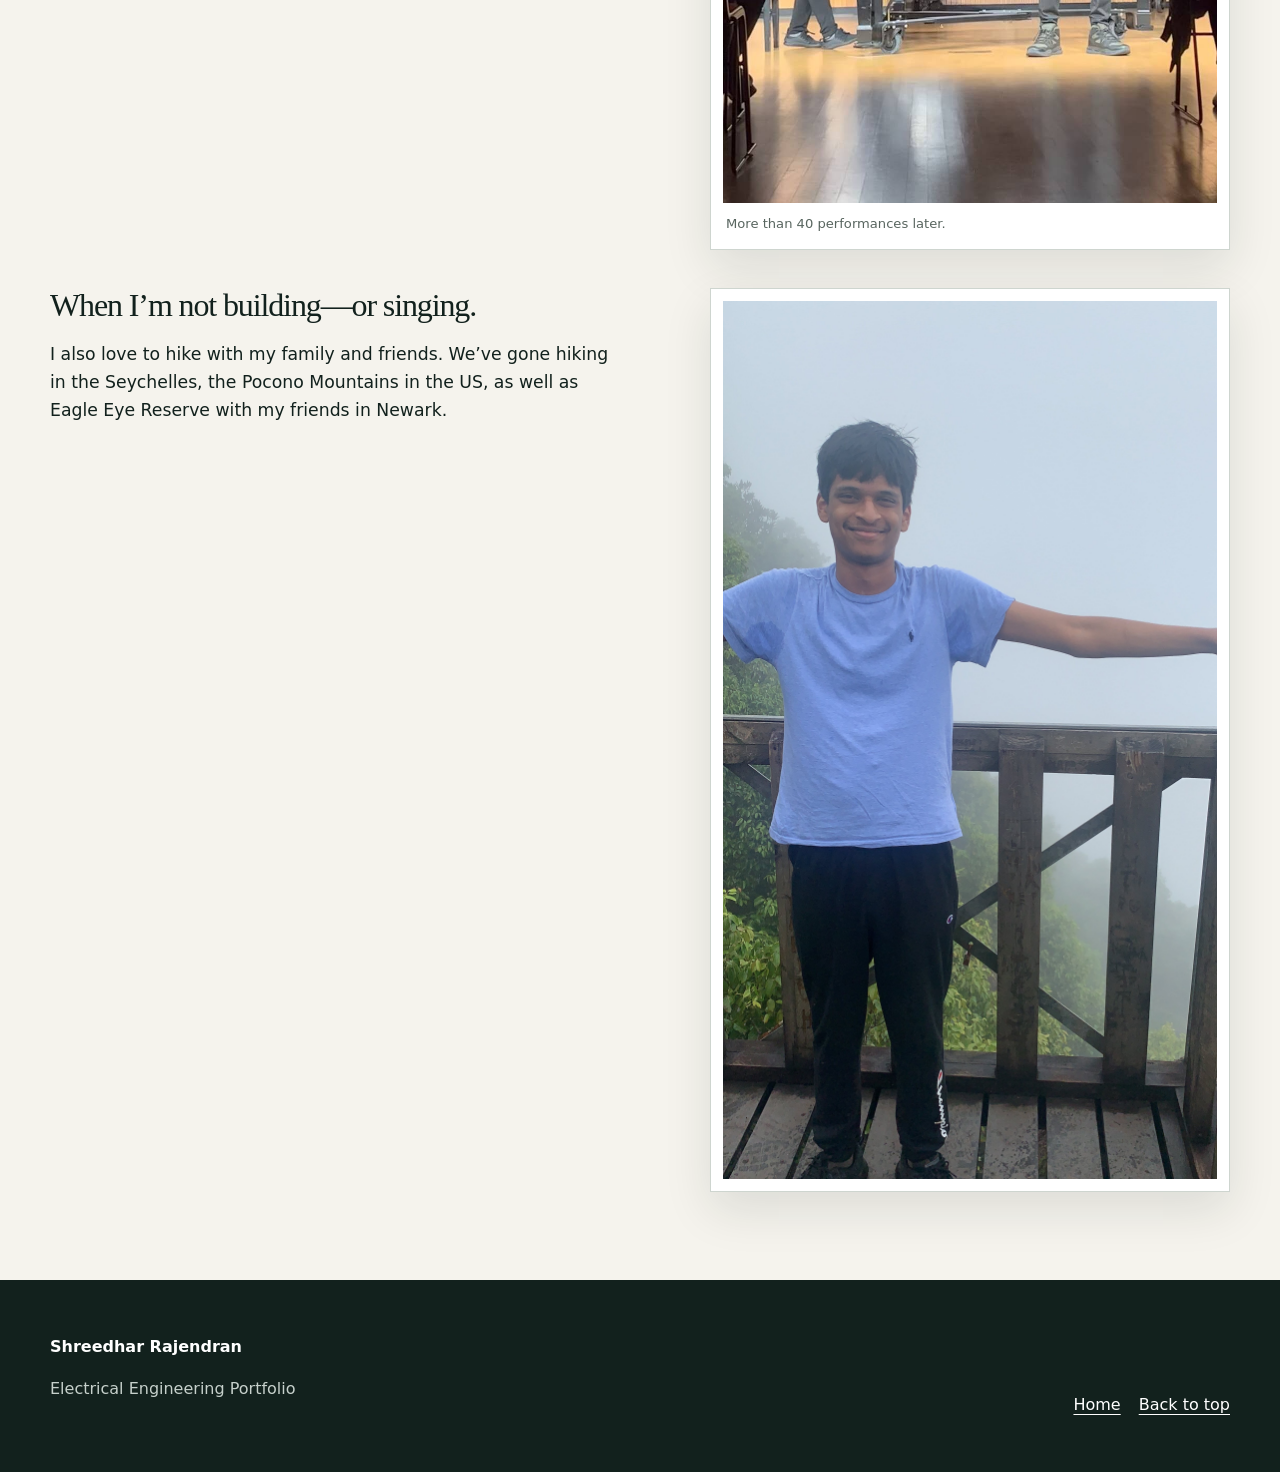
==== commit cf8f2224: "Polish final footer signature" ====
--- a/about-me/index.html
+++ b/about-me/index.html
@@ -1 +1 @@
-<!doctype html><html lang="en"><head><meta charset="utf-8"><meta name="viewport" content="width=device-width,initial-scale=1"><title>More About Me | Shreedhar Rajendran</title><link rel="icon" type="image/png" href="../assets/icons/shreedhar-favicon.png"><link rel="icon" href="../favicon.ico" sizes="any"><link rel="stylesheet" href="../assets/css/site.css"></head><body id="top"><a class="skip" href="#main">Skip to content</a><header class="site-header"><div class="wrap nav"><a class="brand" href="../index.html" aria-label="Shreedhar Rajendran home">SR<span>.</span></a><button class="menu-button" aria-expanded="false" aria-controls="nav-links">Menu</button><nav id="nav-links" class="nav-links" aria-label="Primary"><a href="../index.html#work">Projects</a><a href="../index.html#contact">Contact</a></nav></div></header><main id="main"><header class="project-hero about-hero"><div class="wrap"><div class="breadcrumbs"><a href="../index.html">Home</a> / More About Me</div><p class="eyebrow">P.S. In my off-time, I love to sing, and go hiking.</p><h1>When I say I love to sing, I mean it.</h1></div></header><section class="section"><div class="wrap personal-story"><div class="story-copy"><p>I have been singing since I was 6 years old, when I also picked up the piano.</p><p>I’ve had over 40 musical performances across the schools I’ve studied at, musical competitions, auditions, and concerts. I’ve performed classical and pop, and I’ve also been part of a musical theatre summer program.</p></div><figure class="story-image archive"><div class="story-label">Where it started.</div><img src="../assets/images/about/music-archive-piano-trophy.jpg" width="1152" height="1440" alt="Young Shreedhar Rajendran holding a trophy beside a grand piano"><figcaption>Music has been part of my life since I was six.</figcaption></figure><div class="story-copy"><p>I went to Special Music School in New York and studied voice for six years at Third Street Music School, performing regularly along the way. In 2023, I was selected as a New York Community Trust Harris Scholar through Third Street, based on my academic record and musical merits. The four-year scholarship supports continuing music study alongside college.</p></div><figure class="story-image performance"><div class="story-label">And I’m still at it.</div><img src="../assets/images/about/performance-current.jpg" width="946" height="1200" alt="Shreedhar Rajendran singing onstage beside a pianist"><figcaption>More than 40 performances later.</figcaption></figure><div class="story-copy hiking-copy"><h2>When I’m not building—or singing.</h2><p>I also love to hike with my family and friends. We’ve gone hiking in the Seychelles, the Pocono Mountains in the US, as well as Eagle Eye Reserve with my friends in Newark.</p></div><figure class="story-image hiking"><img src="../assets/images/about/hiking-full.jpg" width="900" height="1200" alt="Shreedhar Rajendran at a foggy hiking viewpoint"></figure></div></section></main><footer class="footer"><div class="wrap footer-grid"><div><strong>Shreedhar Rajendran</strong><p>Shreedhar Rajendran · Electrical Engineering Portfolio</p></div><div class="footer-links"><a href="../index.html">Home</a><a href="#top">Back to top</a></div></div></footer><script src="../assets/js/site.js"></script></body></html>
+<!doctype html><html lang="en"><head><meta charset="utf-8"><meta name="viewport" content="width=device-width,initial-scale=1"><title>More About Me | Shreedhar Rajendran</title><link rel="icon" type="image/png" href="../assets/icons/shreedhar-favicon.png"><link rel="icon" href="../favicon.ico" sizes="any"><link rel="stylesheet" href="../assets/css/site.css"></head><body id="top"><a class="skip" href="#main">Skip to content</a><header class="site-header"><div class="wrap nav"><a class="brand" href="../index.html" aria-label="Shreedhar Rajendran home">SR<span>.</span></a><button class="menu-button" aria-expanded="false" aria-controls="nav-links">Menu</button><nav id="nav-links" class="nav-links" aria-label="Primary"><a href="../index.html#work">Projects</a><a href="../index.html#contact">Contact</a></nav></div></header><main id="main"><header class="project-hero about-hero"><div class="wrap"><div class="breadcrumbs"><a href="../index.html">Home</a> / More About Me</div><p class="eyebrow">P.S. In my off-time, I love to sing, and go hiking.</p><h1>When I say I love to sing, I mean it.</h1></div></header><section class="section"><div class="wrap personal-story"><div class="story-copy"><p>I have been singing since I was 6 years old, when I also picked up the piano.</p><p>I’ve had over 40 musical performances across the schools I’ve studied at, musical competitions, auditions, and concerts. I’ve performed classical and pop, and I’ve also been part of a musical theatre summer program.</p></div><figure class="story-image archive"><div class="story-label">Where it started.</div><img src="../assets/images/about/music-archive-piano-trophy.jpg" width="1152" height="1440" alt="Young Shreedhar Rajendran holding a trophy beside a grand piano"><figcaption>Music has been part of my life since I was six.</figcaption></figure><div class="story-copy"><p>I went to Special Music School in New York and studied voice for six years at Third Street Music School, performing regularly along the way. In 2023, I was selected as a New York Community Trust Harris Scholar through Third Street, based on my academic record and musical merits. The four-year scholarship supports continuing music study alongside college.</p></div><figure class="story-image performance"><div class="story-label">And I’m still at it.</div><img src="../assets/images/about/performance-current.jpg" width="946" height="1200" alt="Shreedhar Rajendran singing onstage beside a pianist"><figcaption>More than 40 performances later.</figcaption></figure><div class="story-copy hiking-copy"><h2>When I’m not building—or singing.</h2><p>I also love to hike with my family and friends. We’ve gone hiking in the Seychelles, the Pocono Mountains in the US, as well as Eagle Eye Reserve with my friends in Newark.</p></div><figure class="story-image hiking"><img src="../assets/images/about/hiking-full.jpg" width="900" height="1200" alt="Shreedhar Rajendran at a foggy hiking viewpoint"></figure></div></section></main><footer class="footer"><div class="wrap footer-grid"><div><strong>Shreedhar Rajendran</strong><p>Electrical Engineering Portfolio</p></div><div class="footer-links"><a href="../index.html">Home</a><a href="#top">Back to top</a></div></div></footer><script src="../assets/js/site.js"></script></body></html>
